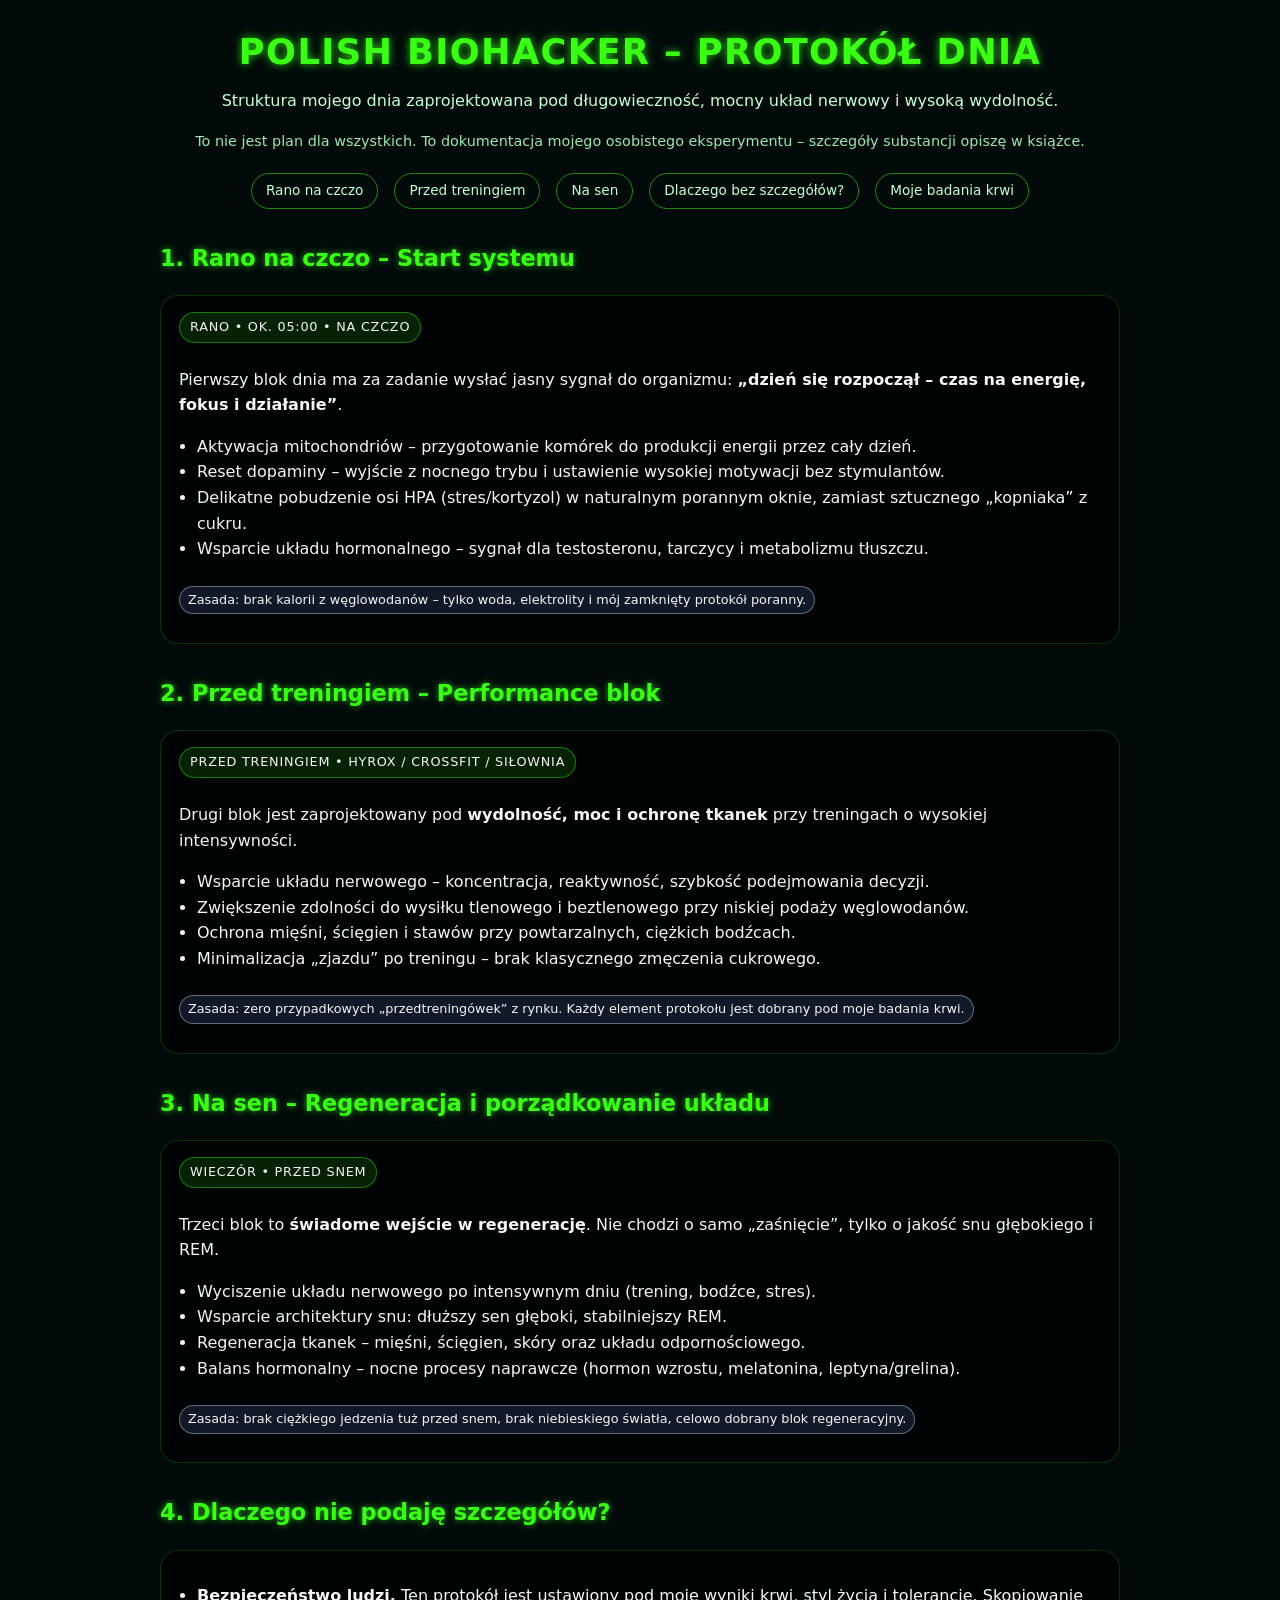
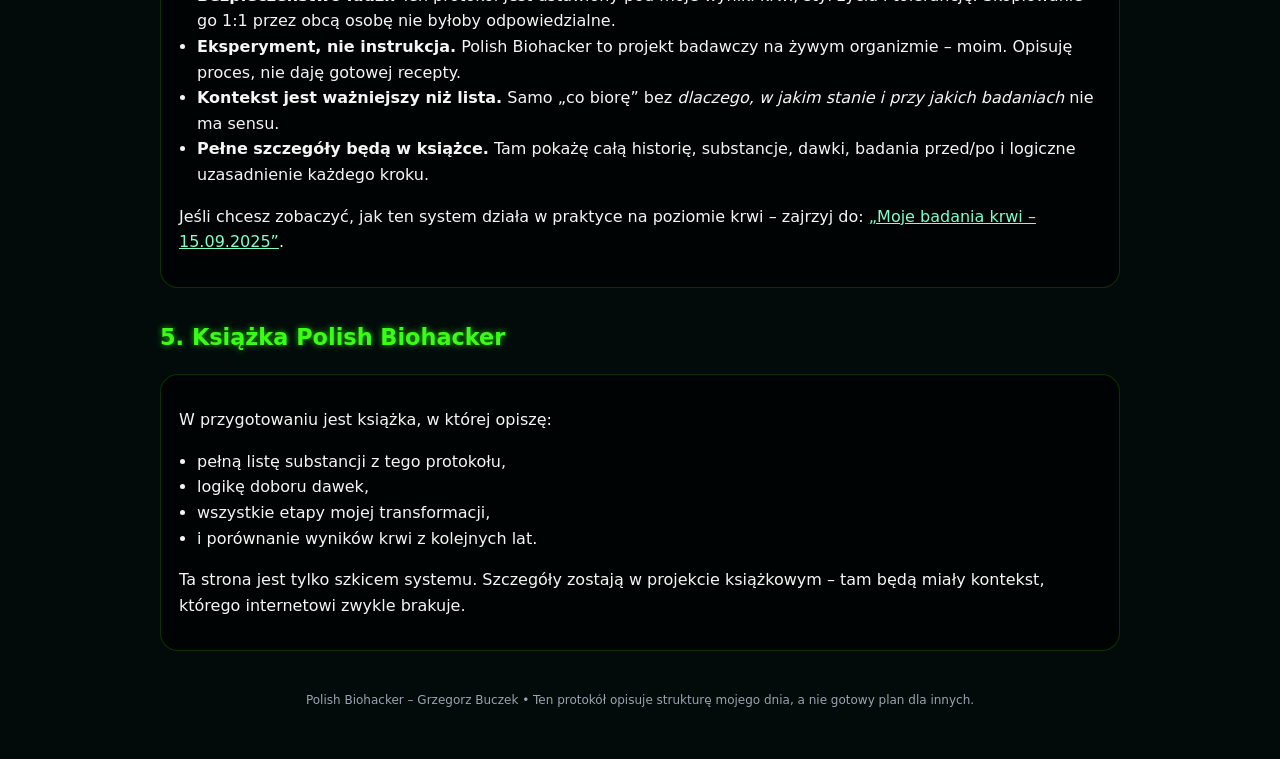
==== index.html @ aae2f0a7 "Create index.html" ====
<!DOCTYPE html>
<html lang="pl">
<head>
  <meta charset="UTF-8" />
  <title>Polish Biohacker – Protokół Dnia</title>
  <meta name="viewport" content="width=device-width, initial-scale=1.0" />
  <meta name="description" content="Oficjalny protokół dnia Polish Biohacker – poranny start, przygotowanie do treningu i nocna regeneracja. Bez podawania substancji, tylko struktura systemu." />
  <style>
    body {
      margin: 0;
      font-family: system-ui, -apple-system, BlinkMacSystemFont, "Segoe UI", sans-serif;
      background:#020b0a;
      color:#f5f5f5;
      line-height:1.6;
    }
    .container {
      max-width: 960px;
      margin: 0 auto;
      padding: 24px 16px 48px;
    }
    header {
      text-align: center;
      margin-bottom: 32px;
    }
    .title {
      font-size: 2.2rem;
      font-weight: 800;
      color:#39ff14;
      text-shadow:0 0 8px rgba(57,255,20,0.8);
      letter-spacing:0.04em;
      text-transform:uppercase;
    }
    .subtitle {
      font-size: 1rem;
      color:#c7ffd5;
      margin-top: 8px;
    }
    .tagline {
      font-size:0.9rem;
      margin-top:12px;
      color:#9fe6b0;
    }
    nav {
      display:flex;
      justify-content:center;
      gap:16px;
      flex-wrap:wrap;
      margin-top:20px;
    }
    nav a {
      padding:6px 14px;
      border-radius:999px;
      border:1px solid rgba(57,255,20,0.5);
      color:#c7ffd5;
      text-decoration:none;
      font-size:0.85rem;
    }
    nav a:hover {
      background:rgba(57,255,20,0.15);
    }
    h2 {
      margin-top:32px;
      font-size:1.4rem;
      color:#39ff14;
      text-shadow:0 0 6px rgba(57,255,20,0.7);
    }
    h3 {
      margin-top:18px;
      font-size:1.05rem;
      color:#e8ffe8;
    }
    .card {
      background:rgba(0,0,0,0.65);
      border-radius:18px;
      padding:16px 18px;
      margin-top:16px;
      border:1px solid rgba(57,255,20,0.18);
    }
    ul {
      padding-left:18px;
    }
    footer {
      margin-top:40px;
      font-size:0.75rem;
      color:#9ca3af;
      text-align:center;
    }
    a {
      color:#7fffca;
    }
    .badge {
      font-size:0.8rem;
      padding:3px 8px;
      border-radius:999px;
      background:#111827;
      border:1px solid rgba(156,163,175,0.6);
      display:inline-block;
      margin-top:8px;
    }
    .phase-label {
      display:inline-block;
      padding:4px 10px;
      border-radius:999px;
      background:rgba(57,255,20,0.12);
      border:1px solid rgba(57,255,20,0.4);
      font-size:0.8rem;
      margin-bottom:8px;
      text-transform:uppercase;
      letter-spacing:0.06em;
    }
  </style>
</head>
<body>
  <div class="container">
    <header>
      <div class="title">Polish Biohacker – Protokół Dnia</div>
      <p class="subtitle">
        Struktura mojego dnia zaprojektowana pod długowieczność, mocny układ nerwowy i wysoką wydolność.
      </p>
      <div class="tagline">
        To nie jest plan dla wszystkich. To dokumentacja mojego osobistego eksperymentu – szczegóły substancji opiszę w książce.
      </div>
      <nav>
        <a href="#morning">Rano na czczo</a>
        <a href="#preworkout">Przed treningiem</a>
        <a href="#sleep">Na sen</a>
        <a href="#why">Dlaczego bez szczegółów?</a>
        <a href="bloodwork.html">Moje badania krwi</a>
      </nav>
    </header>

    <section id="morning">
      <h2>1. Rano na czczo – Start systemu</h2>
      <div class="card">
        <div class="phase-label">Rano • ok. 05:00 • na czczo</div>
        <p>
          Pierwszy blok dnia ma za zadanie wysłać jasny sygnał do organizmu:
          <strong>„dzień się rozpoczął – czas na energię, fokus i działanie”</strong>.
        </p>
        <ul>
          <li>Aktywacja mitochondriów – przygotowanie komórek do produkcji energii przez cały dzień.</li>
          <li>Reset dopaminy – wyjście z nocnego trybu i ustawienie wysokiej motywacji bez stymulantów.</li>
          <li>Delikatne pobudzenie osi HPA (stres/kortyzol) w naturalnym porannym oknie, zamiast sztucznego „kopniaka” z cukru.</li>
          <li>Wsparcie układu hormonalnego – sygnał dla testosteronu, tarczycy i metabolizmu tłuszczu.</li>
        </ul>
        <p class="badge">
          Zasada: brak kalorii z węglowodanów – tylko woda, elektrolity i mój zamknięty protokół poranny.
        </p>
      </div>
    </section>

    <section id="preworkout">
      <h2>2. Przed treningiem – Performance blok</h2>
      <div class="card">
        <div class="phase-label">Przed treningiem • Hyrox / CrossFit / siłownia</div>
        <p>
          Drugi blok jest zaprojektowany pod <strong>wydolność, moc i ochronę tkanek</strong>
          przy treningach o wysokiej intensywności.
        </p>
        <ul>
          <li>Wsparcie układu nerwowego – koncentracja, reaktywność, szybkość podejmowania decyzji.</li>
          <li>Zwiększenie zdolności do wysiłku tlenowego i beztlenowego przy niskiej podaży węglowodanów.</li>
          <li>Ochrona mięśni, ścięgien i stawów przy powtarzalnych, ciężkich bodźcach.</li>
          <li>Minimalizacja „zjazdu” po treningu – brak klasycznego zmęczenia cukrowego.</li>
        </ul>
        <p class="badge">
          Zasada: zero przypadkowych „przedtreningówek” z rynku. Każdy element protokołu jest dobrany pod moje badania krwi.
        </p>
      </div>
    </section>

    <section id="sleep">
      <h2>3. Na sen – Regeneracja i porządkowanie układu</h2>
      <div class="card">
        <div class="phase-label">Wieczór • przed snem</div>
        <p>
          Trzeci blok to <strong>świadome wejście w regenerację</strong>. Nie chodzi o samo „zaśnięcie”,
          tylko o jakość snu głębokiego i REM.
        </p>
        <ul>
          <li>Wyciszenie układu nerwowego po intensywnym dniu (trening, bodźce, stres).</li>
          <li>Wsparcie architektury snu: dłuższy sen głęboki, stabilniejszy REM.</li>
          <li>Regeneracja tkanek – mięśni, ścięgien, skóry oraz układu odpornościowego.</li>
          <li>Balans hormonalny – nocne procesy naprawcze (hormon wzrostu, melatonina, leptyna/grelina).</li>
        </ul>
        <p class="badge">
          Zasada: brak ciężkiego jedzenia tuż przed snem, brak niebieskiego światła, celowo dobrany blok regeneracyjny.
        </p>
      </div>
    </section>

    <section id="why">
      <h2>4. Dlaczego nie podaję szczegółów?</h2>
      <div class="card">
        <ul>
          <li><strong>Bezpieczeństwo ludzi.</strong> Ten protokół jest ustawiony pod moje wyniki krwi, styl życia i tolerancję. Skopiowanie go 1:1 przez obcą osobę nie byłoby odpowiedzialne.</li>
          <li><strong>Eksperyment, nie instrukcja.</strong> Polish Biohacker to projekt badawczy na żywym organizmie – moim. Opisuję proces, nie daję gotowej recepty.</li>
          <li><strong>Kontekst jest ważniejszy niż lista.</strong> Samo „co biorę” bez <em>dlaczego, w jakim stanie i przy jakich badaniach</em> nie ma sensu.</li>
          <li><strong>Pełne szczegóły będą w książce.</strong> Tam pokażę całą historię, substancje, dawki, badania przed/po i logiczne uzasadnienie każdego kroku.</li>
        </ul>
        <p>
          Jeśli chcesz zobaczyć, jak ten system działa w praktyce na poziomie krwi – zajrzyj do:
          <a href="bloodwork.html">„Moje badania krwi – 15.09.2025”</a>.
        </p>
      </div>
    </section>

    <section id="book">
      <h2>5. Książka Polish Biohacker</h2>
      <div class="card">
        <p>
          W przygotowaniu jest książka, w której opiszę:
        </p>
        <ul>
          <li>pełną listę substancji z tego protokołu,</li>
          <li>logikę doboru dawek,</li>
          <li>wszystkie etapy mojej transformacji,</li>
          <li>i porównanie wyników krwi z kolejnych lat.</li>
        </ul>
        <p>
          Ta strona jest tylko szkicem systemu. Szczegóły zostają w projekcie książkowym – tam będą miały kontekst, którego internetowi zwykle brakuje.
        </p>
      </div>
    </section>

    <footer>
      Polish Biohacker – Grzegorz Buczek • Ten protokół opisuje strukturę mojego dnia, a nie gotowy plan dla innych.
    </footer>
  </div>
</body>
</html>
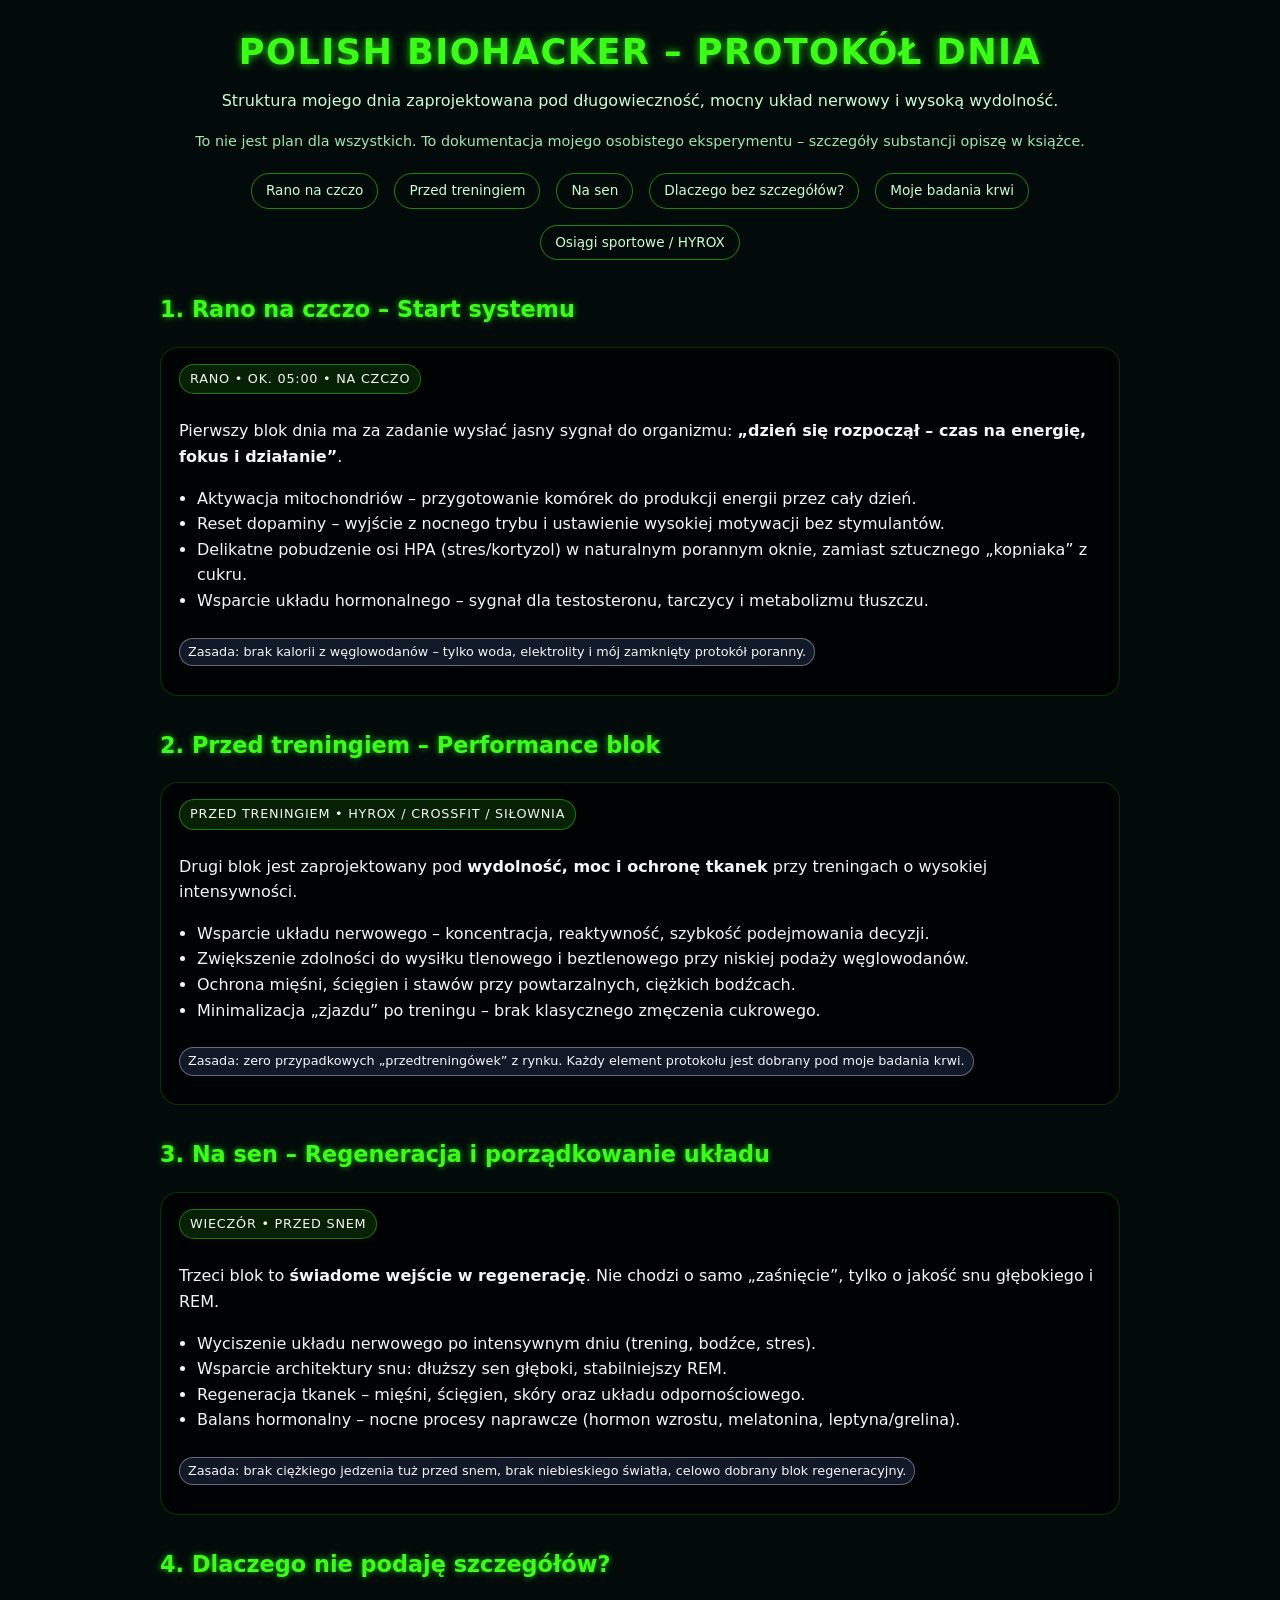
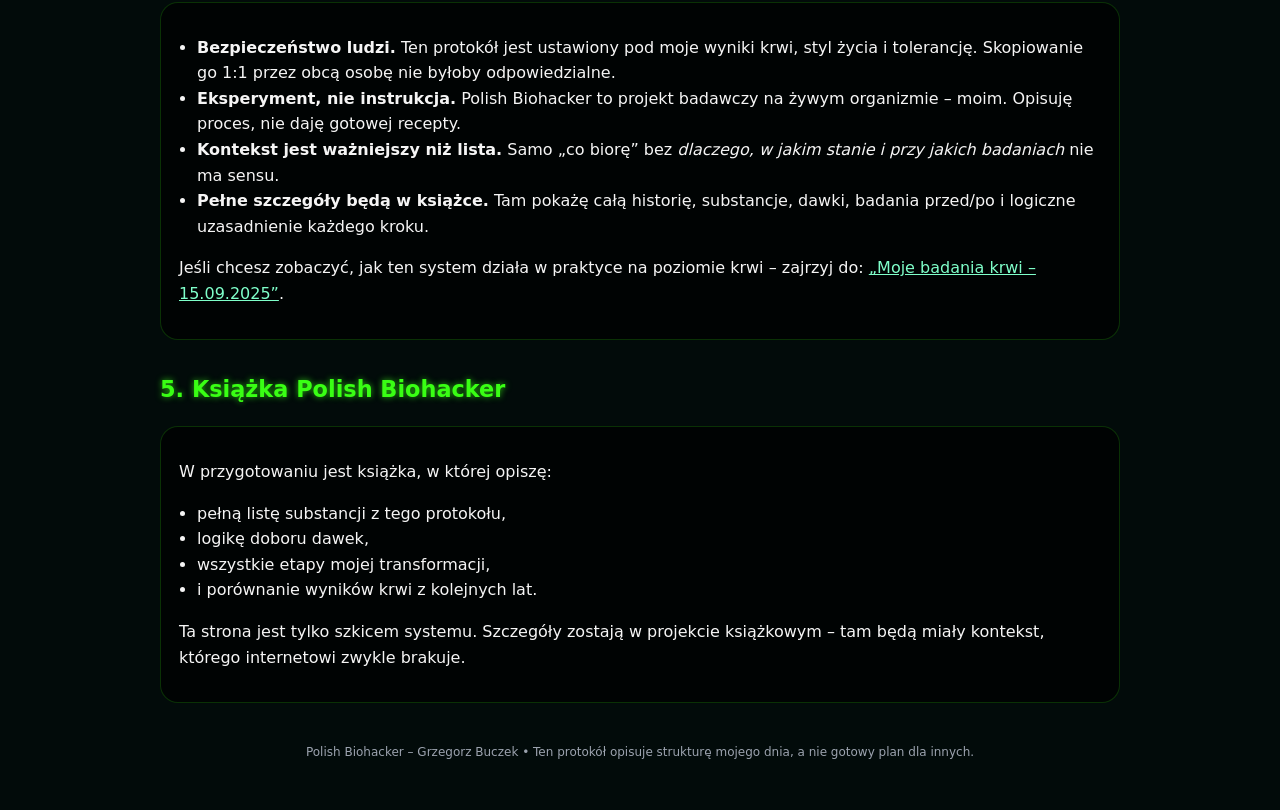
==== commit 2c03eb3e: "Update index.html" ====
--- a/index.html
+++ b/index.html
@@ -121,12 +121,13 @@
         To nie jest plan dla wszystkich. To dokumentacja mojego osobistego eksperymentu – szczegóły substancji opiszę w książce.
       </div>
       <nav>
-        <a href="#morning">Rano na czczo</a>
-        <a href="#preworkout">Przed treningiem</a>
-        <a href="#sleep">Na sen</a>
-        <a href="#why">Dlaczego bez szczegółów?</a>
-        <a href="bloodwork.html">Moje badania krwi</a>
-      </nav>
+  <a href="#morning">Rano na czczo</a>
+  <a href="#preworkout">Przed treningiem</a>
+  <a href="#sleep">Na sen</a>
+  <a href="#why">Dlaczego bez szczegółów?</a>
+  <a href="bloodwork.html">Moje badania krwi</a>
+  <a href="performance.html">Osiągi sportowe / HYROX</a>
+</nav> 
     </header>
 
     <section id="morning">
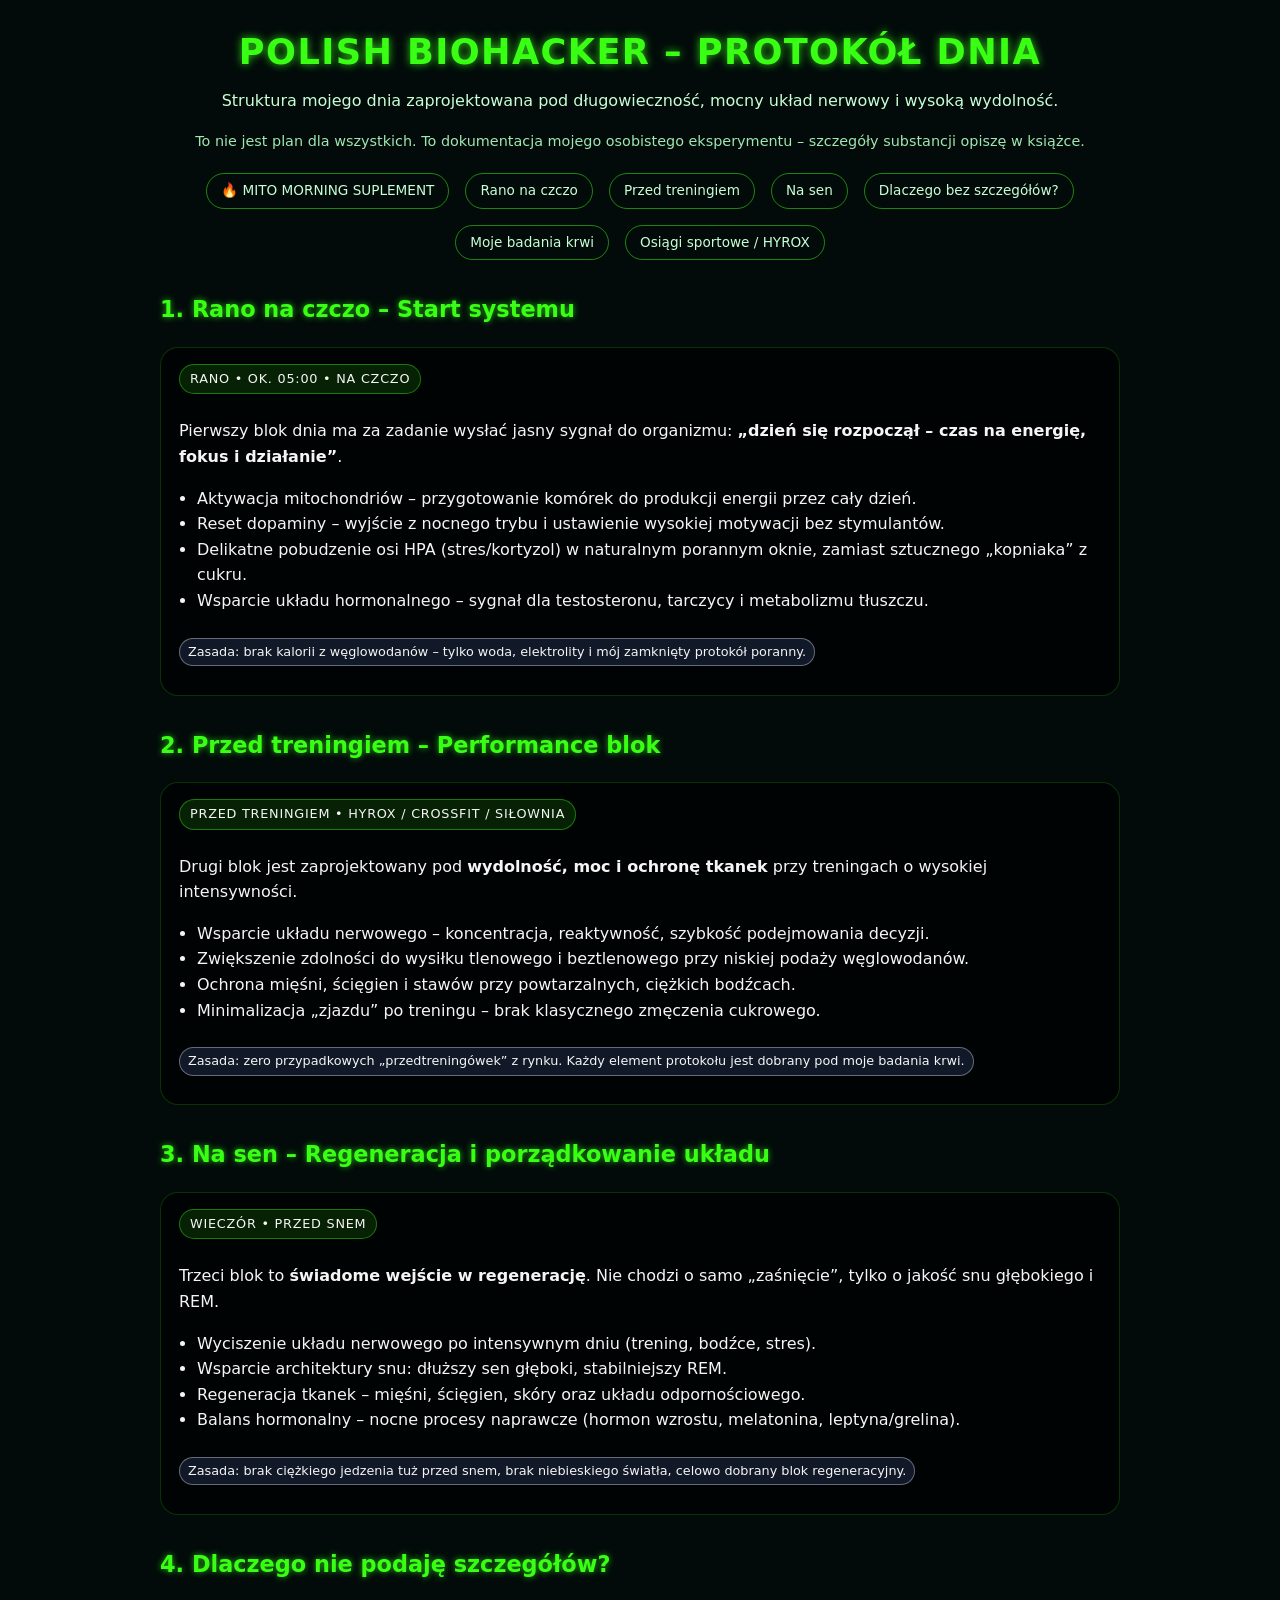
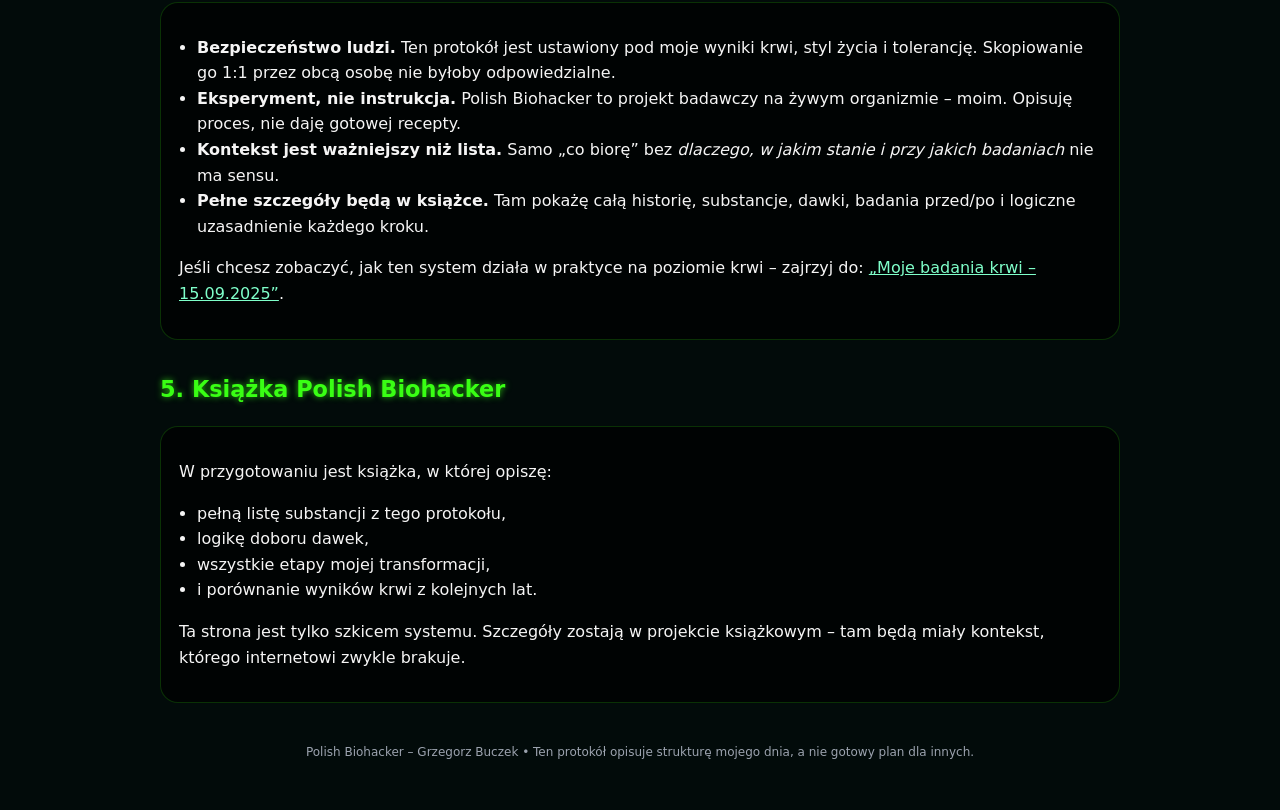
==== commit 86380d6b: "Update index.html" ====
--- a/index.html
+++ b/index.html
@@ -5,6 +5,29 @@
   <title>Polish Biohacker – Protokół Dnia</title>
   <meta name="viewport" content="width=device-width, initial-scale=1.0" />
   <meta name="description" content="Oficjalny protokół dnia Polish Biohacker – poranny start, przygotowanie do treningu i nocna regeneracja. Bez podawania substancji, tylko struktura systemu." />
+
+<meta charset="UTF-8" />
+<title>Polish Biohacker – Protokół Dnia</title>
+<meta name="viewport" content="width=device-width, initial-scale=1.0" />
+<meta name="description" content="Oficjalny protokół dnia Polish Biohacker..." />
+
+<!-- Google tag (gtag.js) -->
+<script async src="https://www.googletagmanager.com/gtag/js?id=G-PMQ6Q08V37"></script>
+<script>
+  window.dataLayer = window.dataLayer || [];
+  function gtag(){dataLayer.push(arguments);}
+  gtag('js', new Date());
+  gtag('config', 'G-PMQ6Q08V37');
+</script>
+
+<style>
+  body {
+    margin: 0;
+    ...
+  }
+</style>
+
+</head>
   <style>
     body {
       margin: 0;
@@ -121,6 +144,7 @@
         To nie jest plan dla wszystkich. To dokumentacja mojego osobistego eksperymentu – szczegóły substancji opiszę w książce.
       </div>
       <nav>
+  <a href="mito.html">🔥 MITO MORNING SUPLEMENT</a>
   <a href="#morning">Rano na czczo</a>
   <a href="#preworkout">Przed treningiem</a>
   <a href="#sleep">Na sen</a>
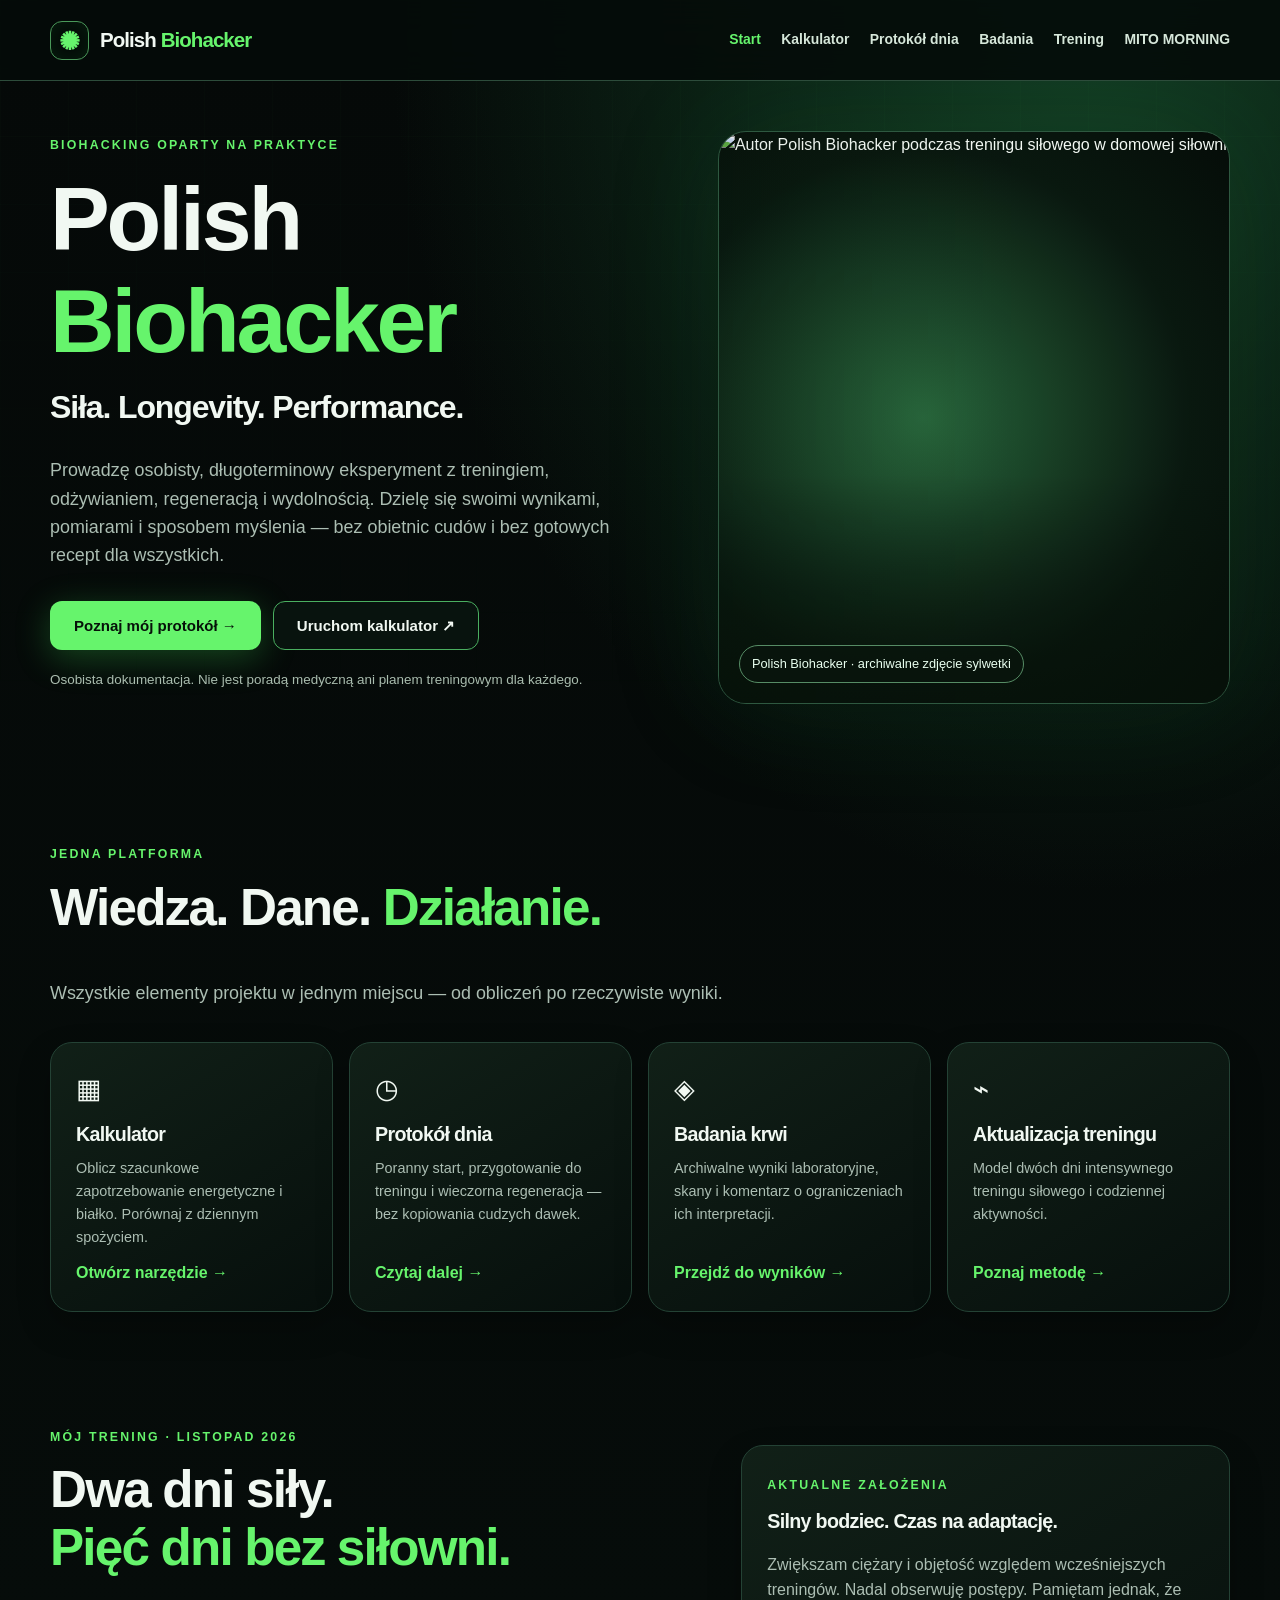
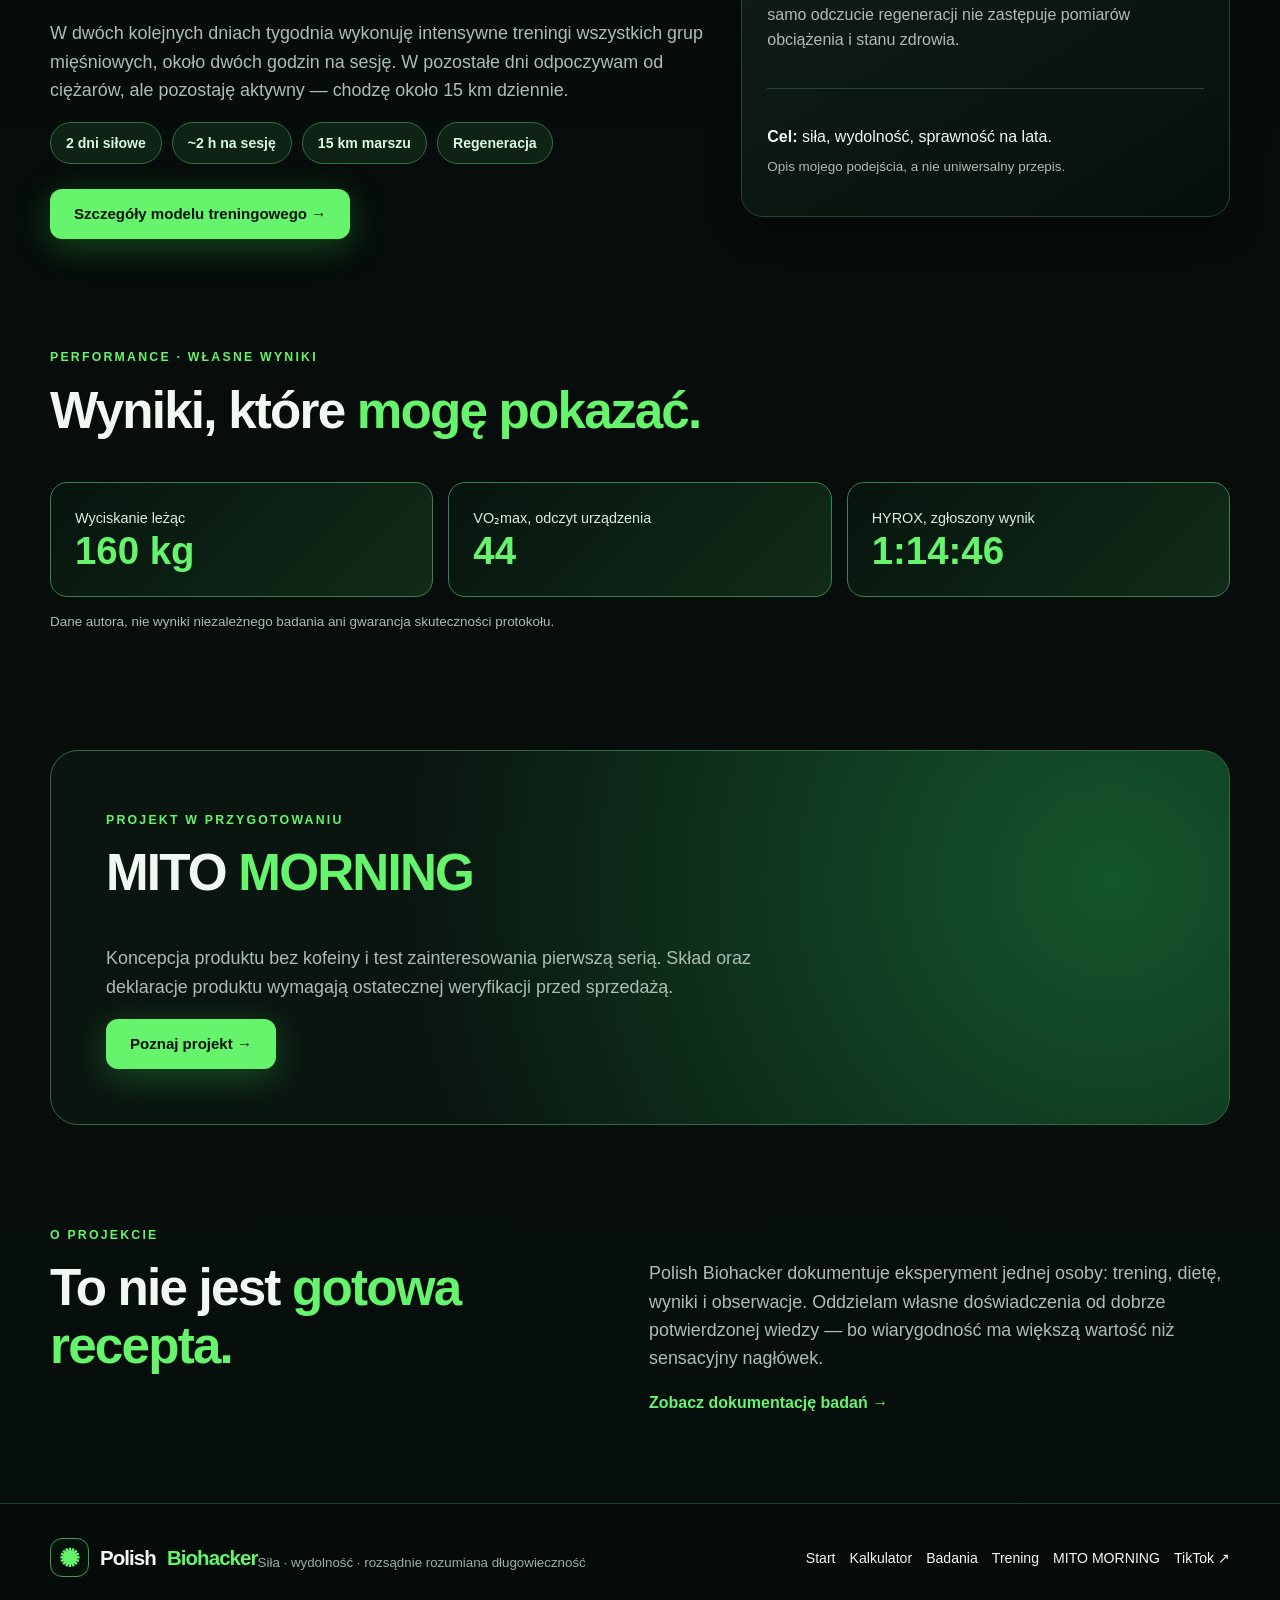
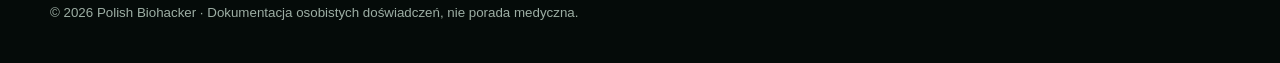
==== commit 63a03880: "Redesign homepage as unified Polish Biohacker portal" ====
--- a/index.html
+++ b/index.html
@@ -1,256 +1,80 @@
-<!DOCTYPE html>
+<!doctype html>
 <html lang="pl">
 <head>
-  <meta charset="UTF-8" />
-  <title>Polish Biohacker – Protokół Dnia</title>
-  <meta name="viewport" content="width=device-width, initial-scale=1.0" />
-  <meta name="description" content="Oficjalny protokół dnia Polish Biohacker – poranny start, przygotowanie do treningu i nocna regeneracja. Bez podawania substancji, tylko struktura systemu." />
-
-<meta charset="UTF-8" />
-<title>Polish Biohacker – Protokół Dnia</title>
-<meta name="viewport" content="width=device-width, initial-scale=1.0" />
-<meta name="description" content="Oficjalny protokół dnia Polish Biohacker..." />
-
-<!-- Google tag (gtag.js) -->
-<script async src="https://www.googletagmanager.com/gtag/js?id=G-PMQ6Q08V37"></script>
-<script>
-  window.dataLayer = window.dataLayer || [];
-  function gtag(){dataLayer.push(arguments);}
-  gtag('js', new Date());
-  gtag('config', 'G-PMQ6Q08V37');
-</script>
-
-<style>
-  body {
-    margin: 0;
-    ...
-  }
-</style>
-
-</head>
-  <style>
-    body {
-      margin: 0;
-      font-family: system-ui, -apple-system, BlinkMacSystemFont, "Segoe UI", sans-serif;
-      background:#020b0a;
-      color:#f5f5f5;
-      line-height:1.6;
-    }
-    .container {
-      max-width: 960px;
-      margin: 0 auto;
-      padding: 24px 16px 48px;
-    }
-    header {
-      text-align: center;
-      margin-bottom: 32px;
-    }
-    .title {
-      font-size: 2.2rem;
-      font-weight: 800;
-      color:#39ff14;
-      text-shadow:0 0 8px rgba(57,255,20,0.8);
-      letter-spacing:0.04em;
-      text-transform:uppercase;
-    }
-    .subtitle {
-      font-size: 1rem;
-      color:#c7ffd5;
-      margin-top: 8px;
-    }
-    .tagline {
-      font-size:0.9rem;
-      margin-top:12px;
-      color:#9fe6b0;
-    }
-    nav {
-      display:flex;
-      justify-content:center;
-      gap:16px;
-      flex-wrap:wrap;
-      margin-top:20px;
-    }
-    nav a {
-      padding:6px 14px;
-      border-radius:999px;
-      border:1px solid rgba(57,255,20,0.5);
-      color:#c7ffd5;
-      text-decoration:none;
-      font-size:0.85rem;
-    }
-    nav a:hover {
-      background:rgba(57,255,20,0.15);
-    }
-    h2 {
-      margin-top:32px;
-      font-size:1.4rem;
-      color:#39ff14;
-      text-shadow:0 0 6px rgba(57,255,20,0.7);
-    }
-    h3 {
-      margin-top:18px;
-      font-size:1.05rem;
-      color:#e8ffe8;
-    }
-    .card {
-      background:rgba(0,0,0,0.65);
-      border-radius:18px;
-      padding:16px 18px;
-      margin-top:16px;
-      border:1px solid rgba(57,255,20,0.18);
-    }
-    ul {
-      padding-left:18px;
-    }
-    footer {
-      margin-top:40px;
-      font-size:0.75rem;
-      color:#9ca3af;
-      text-align:center;
-    }
-    a {
-      color:#7fffca;
-    }
-    .badge {
-      font-size:0.8rem;
-      padding:3px 8px;
-      border-radius:999px;
-      background:#111827;
-      border:1px solid rgba(156,163,175,0.6);
-      display:inline-block;
-      margin-top:8px;
-    }
-    .phase-label {
-      display:inline-block;
-      padding:4px 10px;
-      border-radius:999px;
-      background:rgba(57,255,20,0.12);
-      border:1px solid rgba(57,255,20,0.4);
-      font-size:0.8rem;
-      margin-bottom:8px;
-      text-transform:uppercase;
-      letter-spacing:0.06em;
-    }
-  </style>
+<meta charset="utf-8"><meta name="viewport" content="width=device-width, initial-scale=1">
+<title>Polish Biohacker — Siła. Longevity. Performance.</title>
+<meta name="description" content="Polish Biohacker: osobisty eksperyment z treningiem siłowym, wydolnością, odżywianiem i regeneracją. Kalkulator białka i kalorii, badania, trening i protokół dnia.">
+<meta name="theme-color" content="#060b09"><meta property="og:type" content="website">
+<meta property="og:title" content="Polish Biohacker — Siła. Longevity. Performance.">
+<meta property="og:description" content="Dane zamiast obietnic. Sprawdź kalkulator, trening i protokół dnia Polish Biohacker.">
+<link rel="stylesheet" href="assets/site.css">
 </head>
 <body>
-  <div class="container">
-    <header>
-      <div class="title">Polish Biohacker – Protokół Dnia</div>
-      <p class="subtitle">
-        Struktura mojego dnia zaprojektowana pod długowieczność, mocny układ nerwowy i wysoką wydolność.
-      </p>
-      <div class="tagline">
-        To nie jest plan dla wszystkich. To dokumentacja mojego osobistego eksperymentu – szczegóły substancji opiszę w książce.
-      </div>
-      <nav>
-  <a href="mito.html">🔥 MITO MORNING SUPLEMENT</a>
-  <a href="#morning">Rano na czczo</a>
-  <a href="#preworkout">Przed treningiem</a>
-  <a href="#sleep">Na sen</a>
-  <a href="#why">Dlaczego bez szczegółów?</a>
-  <a href="bloodwork.html">Moje badania krwi</a>
-  <a href="performance.html">Osiągi sportowe / HYROX</a>
-</nav> 
-    </header>
-
-    <section id="morning">
-      <h2>1. Rano na czczo – Start systemu</h2>
-      <div class="card">
-        <div class="phase-label">Rano • ok. 05:00 • na czczo</div>
-        <p>
-          Pierwszy blok dnia ma za zadanie wysłać jasny sygnał do organizmu:
-          <strong>„dzień się rozpoczął – czas na energię, fokus i działanie”</strong>.
-        </p>
-        <ul>
-          <li>Aktywacja mitochondriów – przygotowanie komórek do produkcji energii przez cały dzień.</li>
-          <li>Reset dopaminy – wyjście z nocnego trybu i ustawienie wysokiej motywacji bez stymulantów.</li>
-          <li>Delikatne pobudzenie osi HPA (stres/kortyzol) w naturalnym porannym oknie, zamiast sztucznego „kopniaka” z cukru.</li>
-          <li>Wsparcie układu hormonalnego – sygnał dla testosteronu, tarczycy i metabolizmu tłuszczu.</li>
-        </ul>
-        <p class="badge">
-          Zasada: brak kalorii z węglowodanów – tylko woda, elektrolity i mój zamknięty protokół poranny.
-        </p>
-      </div>
-    </section>
-
-    <section id="preworkout">
-      <h2>2. Przed treningiem – Performance blok</h2>
-      <div class="card">
-        <div class="phase-label">Przed treningiem • Hyrox / CrossFit / siłownia</div>
-        <p>
-          Drugi blok jest zaprojektowany pod <strong>wydolność, moc i ochronę tkanek</strong>
-          przy treningach o wysokiej intensywności.
-        </p>
-        <ul>
-          <li>Wsparcie układu nerwowego – koncentracja, reaktywność, szybkość podejmowania decyzji.</li>
-          <li>Zwiększenie zdolności do wysiłku tlenowego i beztlenowego przy niskiej podaży węglowodanów.</li>
-          <li>Ochrona mięśni, ścięgien i stawów przy powtarzalnych, ciężkich bodźcach.</li>
-          <li>Minimalizacja „zjazdu” po treningu – brak klasycznego zmęczenia cukrowego.</li>
-        </ul>
-        <p class="badge">
-          Zasada: zero przypadkowych „przedtreningówek” z rynku. Każdy element protokołu jest dobrany pod moje badania krwi.
-        </p>
-      </div>
-    </section>
-
-    <section id="sleep">
-      <h2>3. Na sen – Regeneracja i porządkowanie układu</h2>
-      <div class="card">
-        <div class="phase-label">Wieczór • przed snem</div>
-        <p>
-          Trzeci blok to <strong>świadome wejście w regenerację</strong>. Nie chodzi o samo „zaśnięcie”,
-          tylko o jakość snu głębokiego i REM.
-        </p>
-        <ul>
-          <li>Wyciszenie układu nerwowego po intensywnym dniu (trening, bodźce, stres).</li>
-          <li>Wsparcie architektury snu: dłuższy sen głęboki, stabilniejszy REM.</li>
-          <li>Regeneracja tkanek – mięśni, ścięgien, skóry oraz układu odpornościowego.</li>
-          <li>Balans hormonalny – nocne procesy naprawcze (hormon wzrostu, melatonina, leptyna/grelina).</li>
-        </ul>
-        <p class="badge">
-          Zasada: brak ciężkiego jedzenia tuż przed snem, brak niebieskiego światła, celowo dobrany blok regeneracyjny.
-        </p>
-      </div>
-    </section>
-
-    <section id="why">
-      <h2>4. Dlaczego nie podaję szczegółów?</h2>
-      <div class="card">
-        <ul>
-          <li><strong>Bezpieczeństwo ludzi.</strong> Ten protokół jest ustawiony pod moje wyniki krwi, styl życia i tolerancję. Skopiowanie go 1:1 przez obcą osobę nie byłoby odpowiedzialne.</li>
-          <li><strong>Eksperyment, nie instrukcja.</strong> Polish Biohacker to projekt badawczy na żywym organizmie – moim. Opisuję proces, nie daję gotowej recepty.</li>
-          <li><strong>Kontekst jest ważniejszy niż lista.</strong> Samo „co biorę” bez <em>dlaczego, w jakim stanie i przy jakich badaniach</em> nie ma sensu.</li>
-          <li><strong>Pełne szczegóły będą w książce.</strong> Tam pokażę całą historię, substancje, dawki, badania przed/po i logiczne uzasadnienie każdego kroku.</li>
-        </ul>
-        <p>
-          Jeśli chcesz zobaczyć, jak ten system działa w praktyce na poziomie krwi – zajrzyj do:
-          <a href="bloodwork.html">„Moje badania krwi – 15.09.2025”</a>.
-        </p>
-      </div>
-    </section>
-
-    <section id="book">
-      <h2>5. Książka Polish Biohacker</h2>
-      <div class="card">
-        <p>
-          W przygotowaniu jest książka, w której opiszę:
-        </p>
-        <ul>
-          <li>pełną listę substancji z tego protokołu,</li>
-          <li>logikę doboru dawek,</li>
-          <li>wszystkie etapy mojej transformacji,</li>
-          <li>i porównanie wyników krwi z kolejnych lat.</li>
-        </ul>
-        <p>
-          Ta strona jest tylko szkicem systemu. Szczegóły zostają w projekcie książkowym – tam będą miały kontekst, którego internetowi zwykle brakuje.
-        </p>
-      </div>
-    </section>
-
-    <footer>
-      Polish Biohacker – Grzegorz Buczek • Ten protokół opisuje strukturę mojego dnia, a nie gotowy plan dla innych.
-    </footer>
+<header data-site-header></header>
+<main>
+<section class="container hero" id="start">
+ <div>
+  <span class="eyebrow">Biohacking oparty na praktyce</span>
+  <h1>Polish<br><span class="accent">Biohacker</span></h1>
+  <div class="subtitle">Siła. Longevity. Performance.</div>
+  <p class="lead">Prowadzę osobisty, długoterminowy eksperyment z treningiem, odżywianiem, regeneracją i wydolnością. Dzielę się swoimi wynikami, pomiarami i sposobem myślenia — bez obietnic cudów i bez gotowych recept dla wszystkich.</p>
+  <div class="btn-row"><a class="btn btn-primary" href="protokol.html">Poznaj mój protokół →</a><a class="btn btn-secondary" href="kalkulator.html">Uruchom kalkulator ↗</a></div>
+  <p class="mini" style="margin-top:19px">Osobista dokumentacja. Nie jest poradą medyczną ani planem treningowym dla każdego.</p>
+ </div>
+ <div class="hero-art">
+  <img src="assets/founder.jpg" alt="Autor Polish Biohacker podczas treningu siłowego w domowej siłowni" loading="eager" fetchpriority="high">
+  <div class="art-note">Polish Biohacker · archiwalne zdjęcie sylwetki</div>
+ </div>
+</section>
+<section class="section" id="narzedzia">
+ <div class="container">
+  <div class="section-title"><span class="eyebrow">Jedna platforma</span><h2>Wiedza. Dane. <span class="accent">Działanie.</span></h2><p class="lead">Wszystkie elementy projektu w jednym miejscu — od obliczeń po rzeczywiste wyniki.</p></div>
+  <div class="cards">
+   <article class="card"><div class="symbol" aria-hidden="true">▦</div><h3>Kalkulator</h3><p>Oblicz szacunkowe zapotrzebowanie energetyczne i białko. Porównaj z dziennym spożyciem.</p><a href="kalkulator.html">Otwórz narzędzie →</a></article>
+   <article class="card"><div class="symbol" aria-hidden="true">◷</div><h3>Protokół dnia</h3><p>Poranny start, przygotowanie do treningu i wieczorna regeneracja — bez kopiowania cudzych dawek.</p><a href="protokol.html">Czytaj dalej →</a></article>
+   <article class="card"><div class="symbol" aria-hidden="true">◈</div><h3>Badania krwi</h3><p>Archiwalne wyniki laboratoryjne, skany i komentarz o ograniczeniach ich interpretacji.</p><a href="bloodwork.html">Przejdź do wyników →</a></article>
+   <article class="card"><div class="symbol" aria-hidden="true">⌁</div><h3>Aktualizacja treningu</h3><p>Model dwóch dni intensywnego treningu siłowego i codziennej aktywności.</p><a href="trening.html">Poznaj metodę →</a></article>
   </div>
+ </div>
+</section>
+<section class="section" style="padding-top:25px">
+ <div class="container">
+  <div class="feature">
+   <div><span class="eyebrow">Mój trening · listopad 2026</span><h2>Dwa dni siły.<br><span class="accent">Pięć dni bez siłowni.</span></h2>
+   <p class="lead">W dwóch kolejnych dniach tygodnia wykonuję intensywne treningi wszystkich grup mięśniowych, około dwóch godzin na sesję. W pozostałe dni odpoczywam od ciężarów, ale pozostaję aktywny — chodzę około 15 km dziennie.</p>
+   <div class="pill-row" style="margin-bottom:25px"><span class="pill">2 dni siłowe</span><span class="pill">~2 h na sesję</span><span class="pill">15 km marszu</span><span class="pill">Regeneracja</span></div>
+   <a class="btn btn-primary" href="trening.html">Szczegóły modelu treningowego →</a>
+   </div>
+   <div class="glass"><span class="eyebrow">Aktualne założenia</span><h3>Silny bodziec. Czas na adaptację.</h3>
+    <p class="muted">Zwiększam ciężary i objętość względem wcześniejszych treningów. Nadal obserwuję postępy. Pamiętam jednak, że samo odczucie regeneracji nie zastępuje pomiarów obciążenia i stanu zdrowia.</p>
+    <hr class="divider"><p style="margin-bottom:7px"><strong>Cel:</strong> siła, wydolność, sprawność na lata.</p>
+    <p class="mini">Opis mojego podejścia, a nie uniwersalny przepis.</p>
+   </div>
+  </div>
+ </div>
+</section>
+<section class="section" style="padding-top:18px">
+ <div class="container"><div class="section-title"><span class="eyebrow">Performance · własne wyniki</span><h2>Wyniki, które <span class="accent">mogę pokazać.</span></h2></div>
+  <div class="stat-grid">
+   <div class="stat"><div><span>Wyciskanie leżąc</span><b>160 kg</b></div></div>
+   <div class="stat"><div><span>VO₂max, odczyt urządzenia</span><b>44</b></div></div>
+   <div class="stat"><div><span>HYROX, zgłoszony wynik</span><b>1:14:46</b></div></div>
+  </div>
+  <p class="mini" style="margin-top:14px">Dane autora, nie wyniki niezależnego badania ani gwarancja skuteczności protokołu.</p>
+ </div>
+</section>
+<section class="section" style="padding-top:18px">
+ <div class="container"><div class="split-banner">
+  <span class="eyebrow">Projekt w przygotowaniu</span><h2>MITO <span class="accent">MORNING</span></h2>
+  <p class="lead">Koncepcja produktu bez kofeiny i test zainteresowania pierwszą serią. Skład oraz deklaracje produktu wymagają ostatecznej weryfikacji przed sprzedażą.</p>
+  <a class="btn btn-primary" href="mito.html">Poznaj projekt →</a>
+ </div></div>
+</section>
+<section class="section" style="padding-top:10px"><div class="container"><span class="eyebrow">O projekcie</span>
+ <div class="grid-2"><div><h2>To nie jest <span class="accent">gotowa recepta.</span></h2></div><div><p class="lead">Polish Biohacker dokumentuje eksperyment jednej osoby: trening, dietę, wyniki i obserwacje. Oddzielam własne doświadczenia od dobrze potwierdzonej wiedzy — bo wiarygodność ma większą wartość niż sensacyjny nagłówek.</p><a class="btn-link" href="bloodwork.html">Zobacz dokumentację badań →</a></div></div>
+</div></section>
+</main>
+<footer data-site-footer></footer>
+<script src="assets/site.js" defer></script>
 </body>
-</html>
+</html>
--- a/assets/site.css
+++ b/assets/site.css
@@ -0,0 +1,7 @@
+/* Polish Biohacker — unified visual system, 2026 */
+:root{color-scheme:dark;--bg:#060b09;--bg2:#091310;--panel:#0c1713;--line:#244235;--line2:#173328;--fg:#f1f8f2;--muted:#acbeb3;--green:#66f46c;--green2:#a1ff9a;--max:1180px;--radius:22px}
+*{box-sizing:border-box}html{scroll-behavior:smooth;scroll-padding-top:100px}body{margin:0;background:radial-gradient(ellipse 70% 35% at 85% 0%,#133e24 0%,transparent 78%),linear-gradient(180deg,#050908 0%,#070f0c 100%);color:var(--fg);font-family:Inter,ui-sans-serif,-apple-system,BlinkMacSystemFont,"Segoe UI",sans-serif;line-height:1.58}body:before{content:"";position:fixed;inset:0;z-index:-1;pointer-events:none;background-image:linear-gradient(#70ff9010 1px,transparent 1px),linear-gradient(90deg,#70ff9010 1px,transparent 1px);background-size:68px 68px;mask-image:linear-gradient(180deg,#0004,transparent 85%)}a{color:inherit;text-decoration:none}button,input,select{font:inherit}button{cursor:pointer}a:focus-visible,button:focus-visible,input:focus-visible,select:focus-visible{outline:2px solid var(--green);outline-offset:3px}img{max-width:100%;height:auto;display:block}h1,h2,h3,p{margin-top:0}h1,h2,h3{line-height:1.13;letter-spacing:-.035em}h1{font-size:clamp(3rem,7vw,6.5rem);font-weight:900}h2{font-size:clamp(2rem,4vw,3.35rem)}h3{font-size:1.23rem}.container{width:min(calc(100% - 40px),var(--max));margin-inline:auto}.section{padding:86px 0}.eyebrow{display:inline-block;color:var(--green);font-size:.77rem;font-weight:800;letter-spacing:.18em;text-transform:uppercase;margin-bottom:14px}.muted,.lead{color:var(--muted)}.lead{font-size:1.12rem;max-width:720px}.accent{color:var(--green)}.text-sm{font-size:.9rem}.topbar{position:sticky;top:0;z-index:50;background:#050b09e8;border-bottom:1px solid #2d4c3b;backdrop-filter:blur(18px)}.topbar .inner{min-height:80px;display:flex;align-items:center;justify-content:space-between;gap:22px}.brand{display:inline-flex;align-items:center;gap:11px;font-weight:900;white-space:nowrap;font-size:1.28rem;letter-spacing:-.045em}.brand-mark{display:inline-grid;place-items:center;border:1px solid #4a995a;border-radius:12px;width:39px;height:39px;color:var(--green);font-size:1.55rem;box-shadow:inset 0 0 18px #2bed4a18}.brand strong{color:var(--green)}.nav{display:flex;align-items:center;gap:clamp(10px,1.6vw,24px)}.nav a{font-size:.87rem;font-weight:700;color:#d6e7da;white-space:nowrap;padding:9px 0}.nav a:hover,.nav a.active{color:var(--green)}.menu-toggle{display:none;background:none;border:1px solid var(--line);color:var(--fg);border-radius:10px;padding:7px 12px}.btn{display:inline-flex;align-items:center;justify-content:center;gap:12px;border:1px solid transparent;border-radius:12px;font-weight:800;font-size:.94rem;min-height:48px;padding:12px 23px;transition:transform .2s ease,box-shadow .2s ease,background .2s ease}.btn:hover{transform:translateY(-2px)}.btn-primary{color:#061109;background:var(--green);box-shadow:0 8px 35px #41ed5b44}.btn-secondary{background:#08130e;color:var(--fg);border-color:#4aaf60}.btn-secondary:hover{background:#163c26}.btn-link{color:var(--green);padding:0;border:0;background:none;font-weight:800}.btn-row{display:flex;flex-wrap:wrap;gap:12px}.hero{min-height:660px;display:grid;grid-template-columns:1.1fr .9fr;align-items:center;gap:42px;padding-top:50px;padding-bottom:50px}.hero h1{margin:0 0 10px}.hero .subtitle{font-size:clamp(1.3rem,2.6vw,2rem);font-weight:800;letter-spacing:-.035em;margin-bottom:24px}.hero .lead{max-width:560px;margin-bottom:31px}.hero-art{position:relative;min-height:540px;align-self:stretch;display:flex;align-items:flex-end;justify-content:center;border-radius:28px;overflow:hidden;background:radial-gradient(circle at 40% 50%,#28673c,#09180f 64%,#050c08);border:1px solid #2e5840;box-shadow:0 0 120px #16863c22}.hero-art:before{content:"";position:absolute;inset:0;background:linear-gradient(90deg,#00180c10 0%,#00000005 60%),linear-gradient(0deg,#061109cc,transparent 40%);z-index:1;pointer-events:none}.hero-art img{width:100%;height:100%;position:absolute;inset:0;object-fit:cover;object-position:center 23%;filter:contrast(1.05) saturate(.84)}.hero-art .art-note{position:absolute;bottom:20px;left:20px;z-index:2;font-size:.8rem;border:1px solid #568c65;color:#e9fff0;background:#08140cbf;border-radius:999px;padding:8px 12px}.section-title{margin-bottom:35px}.cards{display:grid;grid-template-columns:repeat(4,minmax(0,1fr));gap:16px}.card,.glass{background:linear-gradient(148deg,#122219ef,#07100dee);border:1px solid var(--line);border-radius:var(--radius);padding:25px;box-shadow:0 15px 32px #0004}.card{display:flex;flex-direction:column;gap:12px;min-height:215px;transition:transform .2s ease,border-color .2s ease}.card:hover{transform:translateY(-5px);border-color:#55d77b}.card h3{margin:0}.card p{font-size:.9rem;color:var(--muted);margin:0;flex:1}.card a{color:var(--green);font-weight:800}.card .symbol{font-size:1.7rem}.stat-grid{display:grid;grid-template-columns:repeat(3,1fr);gap:15px}.stat{padding:24px;border:1px solid #3b8250;border-radius:17px;background:linear-gradient(135deg,#07140e,#122c19);display:flex;align-items:center;gap:20px}.stat b{font-size:clamp(1.6rem,3vw,2.7rem);color:var(--green);line-height:1.1}.stat span{display:block;color:#dbeee0;font-size:.9rem}.pill-row{display:flex;flex-wrap:wrap;gap:10px}.pill{background:#0e2216;border:1px solid #326e43;border-radius:999px;padding:9px 15px;font-weight:700;color:#d8fbe0;font-size:.88rem}.feature{display:grid;grid-template-columns:1.15fr .85fr;gap:30px;align-items:center}.feature img{border-radius:20px;border:1px solid var(--line)}.page-hero{padding:66px 0 35px}.page-hero h1{font-size:clamp(2.5rem,6vw,4.5rem);max-width:920px}.grid-2{display:grid;grid-template-columns:repeat(2,minmax(0,1fr));gap:18px}.grid-3{display:grid;grid-template-columns:repeat(3,minmax(0,1fr));gap:18px}.info-list{padding-left:20px;margin:10px 0 0;color:var(--muted)}.info-list li{margin-bottom:8px}.panel{background:linear-gradient(140deg,#0c1b14,#08110d);border:1px solid var(--line);border-radius:18px;padding:26px}.panel h3{margin-bottom:12px}.field-grid{display:grid;grid-template-columns:repeat(2,minmax(0,1fr));gap:16px}.field{display:flex;flex-direction:column;gap:6px;color:#d6e8db;font-size:.91rem;font-weight:700}.field input,.field select,.newsletter input{width:100%;min-width:0;min-height:45px;padding:10px 13px;border:1px solid #356446;background:#051009;color:#f4fff6;border-radius:10px;font-size:1rem}.field input:focus,.field select:focus{border-color:var(--green)}.field small{color:#92a69a;font-weight:400}.form-section{margin:0 0 18px}.calc-result{margin-top:18px;padding:22px;border-radius:14px;border:1px solid #4ac368;background:#0d2818}.calc-result[hidden]{display:none}.calc-result strong{color:var(--green)}.calc-result .result-number{font-size:clamp(1.9rem,5vw,3rem);font-weight:900;color:var(--green);line-height:1.1}.calc-result dl{display:grid;grid-template-columns:repeat(2,1fr);gap:13px;margin:17px 0}.calc-result dl div{padding:12px;background:#0a1a11;border-radius:10px}.calc-result dt{color:#9eb7a6;font-size:.85rem}.calc-result dd{margin:0;color:#fff;font-size:1.2rem;font-weight:800}.notice{border-left:3px solid #60e780;padding:11px 15px;background:#0c2615;color:#c3dcc9;font-size:.91rem;border-radius:0 9px 9px 0}.notice.warning{border-color:#f1bd63;background:#30230c;color:#f9dfb9}.table-wrap{overflow:auto;border:1px solid var(--line);border-radius:14px}table{border-collapse:collapse;width:100%;min-width:610px;font-size:.93rem}th,td{text-align:left;border-bottom:1px solid #254031;padding:12px 15px;vertical-align:top}th{background:#10221a;color:#deffe3;font-size:.86rem}td{color:#d1e1d5}tr:last-child td{border-bottom:0}.media-grid{display:grid;grid-template-columns:repeat(auto-fit,minmax(220px,1fr));gap:15px}.media-grid img{border-radius:13px;border:1px solid var(--line);width:100%;object-fit:cover}.newsletter{display:flex;flex-wrap:wrap;gap:12px;align-items:center}.newsletter input{flex:1;min-width:220px}.newsletter .btn{min-width:170px}.checkline{font-size:.83rem;display:flex;gap:9px;align-items:flex-start;color:var(--muted);margin:13px 0}.checkline input{margin-top:5px;accent-color:#67ef74}.status{font-size:.9rem;min-height:1.5em;margin-top:8px}.status.success{color:var(--green)}.status.error{color:#ffa78b}.footer{border-top:1px solid var(--line);background:#050b09;padding:34px 0 40px}.footer-inner{display:flex;justify-content:space-between;gap:25px;flex-wrap:wrap;align-items:center}.footer small{color:#9daea4}.footer nav{display:flex;flex-wrap:wrap;gap:14px;font-size:.88rem}.footer a:hover{color:var(--green)}.split-banner{background:radial-gradient(circle at 90% 35%,#14552c,#0a1510 65%);border:1px solid #336942;border-radius:28px;padding:clamp(24px,5vw,55px)}.divider{border:0;border-top:1px solid var(--line);margin:35px 0}.mini{font-size:.84rem;color:#aabdaf}.footer-note{font-size:.77rem;color:#879f8e}.inline-link{color:var(--green);text-decoration:underline;text-underline-offset:3px}.hidden{display:none!important}.anchor-offset{scroll-margin-top:90px}
+@media(max-width:1000px){.cards{grid-template-columns:repeat(2,1fr)}.nav{gap:10px}.brand{font-size:1.05rem}.nav a{font-size:.78rem}.hero{min-height:530px;gap:25px}.hero-art{min-height:470px}}
+@media(max-width:760px){.topbar .inner{min-height:65px}.menu-toggle{display:block}.nav{display:none;position:absolute;top:64px;left:0;right:0;background:#050c09;padding:20px;border-bottom:1px solid var(--line);flex-direction:column;align-items:stretch;gap:3px}.nav.open{display:flex}.nav a{font-size:1rem;padding:10px 15px}.container{width:min(calc(100% - 28px),var(--max))}.section{padding:58px 0}.hero{grid-template-columns:1fr;padding-top:45px;gap:24px}.hero-art{min-height:420px;max-height:580px}.feature{grid-template-columns:1fr}.stat-grid,.grid-3{grid-template-columns:1fr}.grid-2{grid-template-columns:1fr}.page-hero{padding:48px 0 20px}}
+@media(max-width:490px){.cards,.field-grid{grid-template-columns:1fr}.card{min-height:170px}.hero-art{min-height:350px}.btn-row .btn{width:100%}.calc-result dl{grid-template-columns:1fr}.stat{padding:18px}.section-title{margin-bottom:23px}.brand{font-size:1.13rem}}
+@media(prefers-reduced-motion:reduce){html{scroll-behavior:auto}*,*:before,*:after{animation-duration:.01ms!important;transition-duration:.01ms!important}}
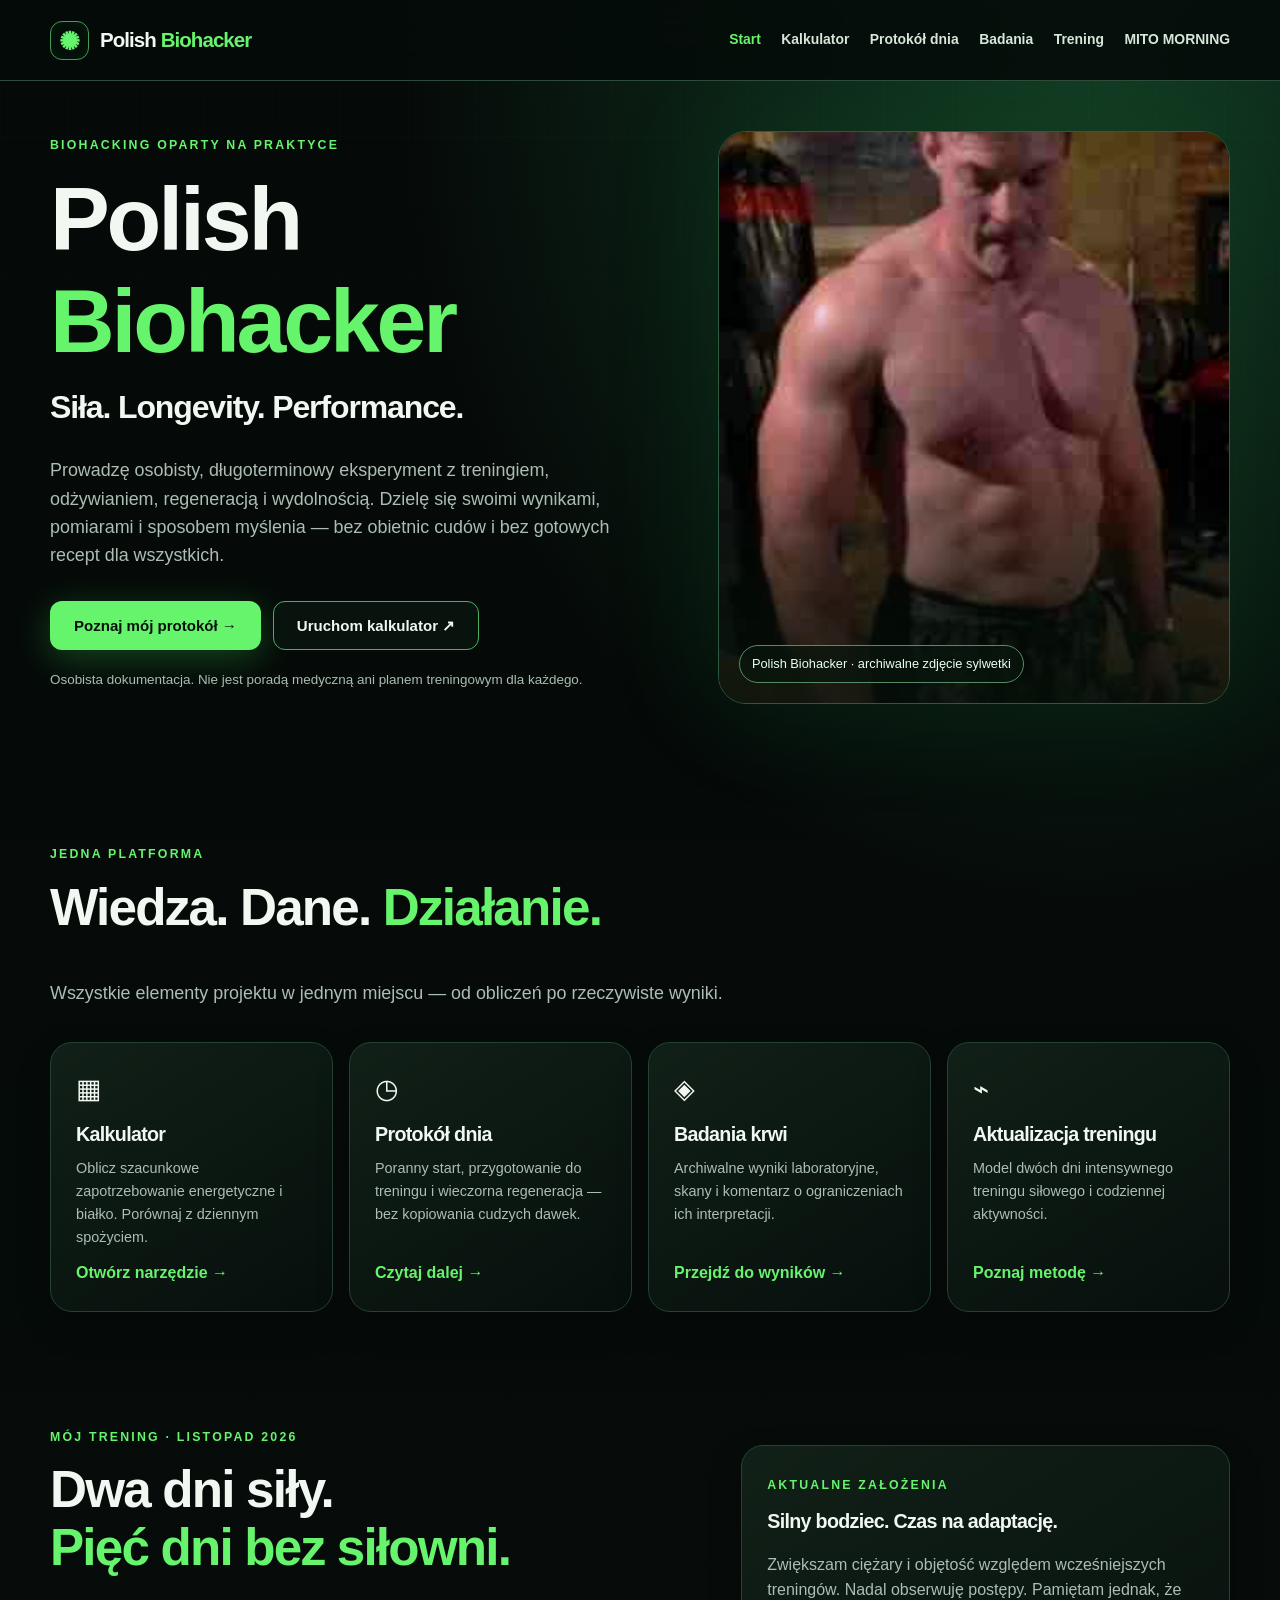
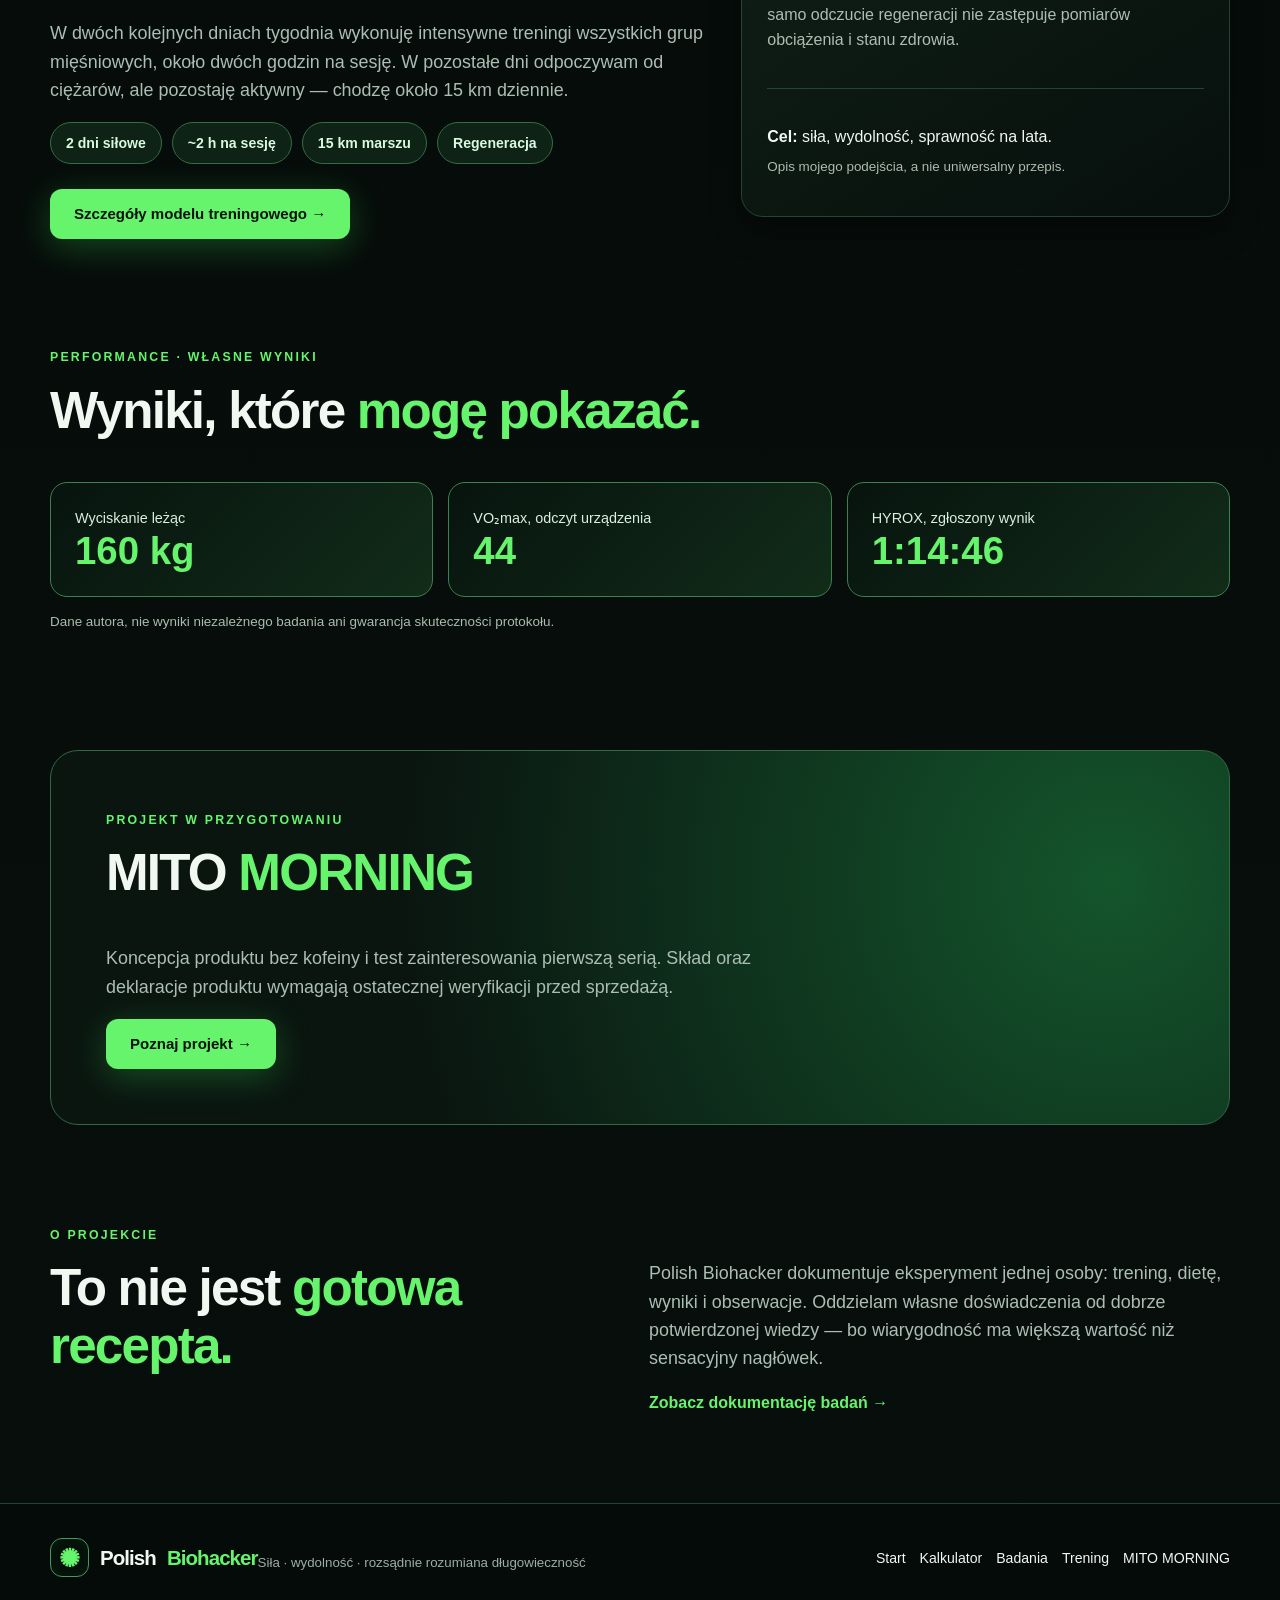
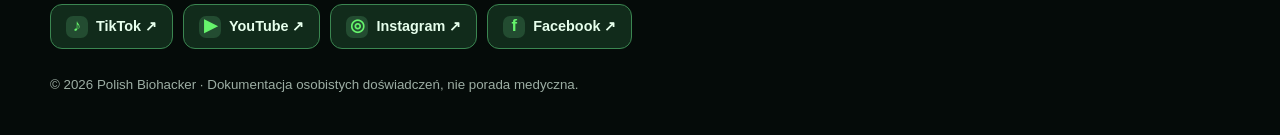
==== commit dcdeb70d: "Refresh footer social links and styles on index.html" ====
--- a/index.html
+++ b/index.html
@@ -7,7 +7,7 @@
 <meta name="theme-color" content="#060b09"><meta property="og:type" content="website">
 <meta property="og:title" content="Polish Biohacker — Siła. Longevity. Performance.">
 <meta property="og:description" content="Dane zamiast obietnic. Sprawdź kalkulator, trening i protokół dnia Polish Biohacker.">
-<link rel="stylesheet" href="assets/site.css">
+<link rel="stylesheet" href="assets/site.css?v=20261115-social">
 </head>
 <body>
 <header data-site-header></header>
@@ -75,6 +75,6 @@
 </div></section>
 </main>
 <footer data-site-footer></footer>
-<script src="assets/site.js" defer></script>
+<script src="assets/site.js?v=20261115-social" defer></script>
 </body>
 </html>
--- a/assets/site.css
+++ b/assets/site.css
@@ -1,3 +1,4 @@
+[hidden]{display:none!important}
 /* Polish Biohacker — unified visual system, 2026 */
 :root{color-scheme:dark;--bg:#060b09;--bg2:#091310;--panel:#0c1713;--line:#244235;--line2:#173328;--fg:#f1f8f2;--muted:#acbeb3;--green:#66f46c;--green2:#a1ff9a;--max:1180px;--radius:22px}
 *{box-sizing:border-box}html{scroll-behavior:smooth;scroll-padding-top:100px}body{margin:0;background:radial-gradient(ellipse 70% 35% at 85% 0%,#133e24 0%,transparent 78%),linear-gradient(180deg,#050908 0%,#070f0c 100%);color:var(--fg);font-family:Inter,ui-sans-serif,-apple-system,BlinkMacSystemFont,"Segoe UI",sans-serif;line-height:1.58}body:before{content:"";position:fixed;inset:0;z-index:-1;pointer-events:none;background-image:linear-gradient(#70ff9010 1px,transparent 1px),linear-gradient(90deg,#70ff9010 1px,transparent 1px);background-size:68px 68px;mask-image:linear-gradient(180deg,#0004,transparent 85%)}a{color:inherit;text-decoration:none}button,input,select{font:inherit}button{cursor:pointer}a:focus-visible,button:focus-visible,input:focus-visible,select:focus-visible{outline:2px solid var(--green);outline-offset:3px}img{max-width:100%;height:auto;display:block}h1,h2,h3,p{margin-top:0}h1,h2,h3{line-height:1.13;letter-spacing:-.035em}h1{font-size:clamp(3rem,7vw,6.5rem);font-weight:900}h2{font-size:clamp(2rem,4vw,3.35rem)}h3{font-size:1.23rem}.container{width:min(calc(100% - 40px),var(--max));margin-inline:auto}.section{padding:86px 0}.eyebrow{display:inline-block;color:var(--green);font-size:.77rem;font-weight:800;letter-spacing:.18em;text-transform:uppercase;margin-bottom:14px}.muted,.lead{color:var(--muted)}.lead{font-size:1.12rem;max-width:720px}.accent{color:var(--green)}.text-sm{font-size:.9rem}.topbar{position:sticky;top:0;z-index:50;background:#050b09e8;border-bottom:1px solid #2d4c3b;backdrop-filter:blur(18px)}.topbar .inner{min-height:80px;display:flex;align-items:center;justify-content:space-between;gap:22px}.brand{display:inline-flex;align-items:center;gap:11px;font-weight:900;white-space:nowrap;font-size:1.28rem;letter-spacing:-.045em}.brand-mark{display:inline-grid;place-items:center;border:1px solid #4a995a;border-radius:12px;width:39px;height:39px;color:var(--green);font-size:1.55rem;box-shadow:inset 0 0 18px #2bed4a18}.brand strong{color:var(--green)}.nav{display:flex;align-items:center;gap:clamp(10px,1.6vw,24px)}.nav a{font-size:.87rem;font-weight:700;color:#d6e7da;white-space:nowrap;padding:9px 0}.nav a:hover,.nav a.active{color:var(--green)}.menu-toggle{display:none;background:none;border:1px solid var(--line);color:var(--fg);border-radius:10px;padding:7px 12px}.btn{display:inline-flex;align-items:center;justify-content:center;gap:12px;border:1px solid transparent;border-radius:12px;font-weight:800;font-size:.94rem;min-height:48px;padding:12px 23px;transition:transform .2s ease,box-shadow .2s ease,background .2s ease}.btn:hover{transform:translateY(-2px)}.btn-primary{color:#061109;background:var(--green);box-shadow:0 8px 35px #41ed5b44}.btn-secondary{background:#08130e;color:var(--fg);border-color:#4aaf60}.btn-secondary:hover{background:#163c26}.btn-link{color:var(--green);padding:0;border:0;background:none;font-weight:800}.btn-row{display:flex;flex-wrap:wrap;gap:12px}.hero{min-height:660px;display:grid;grid-template-columns:1.1fr .9fr;align-items:center;gap:42px;padding-top:50px;padding-bottom:50px}.hero h1{margin:0 0 10px}.hero .subtitle{font-size:clamp(1.3rem,2.6vw,2rem);font-weight:800;letter-spacing:-.035em;margin-bottom:24px}.hero .lead{max-width:560px;margin-bottom:31px}.hero-art{position:relative;min-height:540px;align-self:stretch;display:flex;align-items:flex-end;justify-content:center;border-radius:28px;overflow:hidden;background:radial-gradient(circle at 40% 50%,#28673c,#09180f 64%,#050c08);border:1px solid #2e5840;box-shadow:0 0 120px #16863c22}.hero-art:before{content:"";position:absolute;inset:0;background:linear-gradient(90deg,#00180c10 0%,#00000005 60%),linear-gradient(0deg,#061109cc,transparent 40%);z-index:1;pointer-events:none}.hero-art img{width:100%;height:100%;position:absolute;inset:0;object-fit:cover;object-position:center 23%;filter:contrast(1.05) saturate(.84)}.hero-art .art-note{position:absolute;bottom:20px;left:20px;z-index:2;font-size:.8rem;border:1px solid #568c65;color:#e9fff0;background:#08140cbf;border-radius:999px;padding:8px 12px}.section-title{margin-bottom:35px}.cards{display:grid;grid-template-columns:repeat(4,minmax(0,1fr));gap:16px}.card,.glass{background:linear-gradient(148deg,#122219ef,#07100dee);border:1px solid var(--line);border-radius:var(--radius);padding:25px;box-shadow:0 15px 32px #0004}.card{display:flex;flex-direction:column;gap:12px;min-height:215px;transition:transform .2s ease,border-color .2s ease}.card:hover{transform:translateY(-5px);border-color:#55d77b}.card h3{margin:0}.card p{font-size:.9rem;color:var(--muted);margin:0;flex:1}.card a{color:var(--green);font-weight:800}.card .symbol{font-size:1.7rem}.stat-grid{display:grid;grid-template-columns:repeat(3,1fr);gap:15px}.stat{padding:24px;border:1px solid #3b8250;border-radius:17px;background:linear-gradient(135deg,#07140e,#122c19);display:flex;align-items:center;gap:20px}.stat b{font-size:clamp(1.6rem,3vw,2.7rem);color:var(--green);line-height:1.1}.stat span{display:block;color:#dbeee0;font-size:.9rem}.pill-row{display:flex;flex-wrap:wrap;gap:10px}.pill{background:#0e2216;border:1px solid #326e43;border-radius:999px;padding:9px 15px;font-weight:700;color:#d8fbe0;font-size:.88rem}.feature{display:grid;grid-template-columns:1.15fr .85fr;gap:30px;align-items:center}.feature img{border-radius:20px;border:1px solid var(--line)}.page-hero{padding:66px 0 35px}.page-hero h1{font-size:clamp(2.5rem,6vw,4.5rem);max-width:920px}.grid-2{display:grid;grid-template-columns:repeat(2,minmax(0,1fr));gap:18px}.grid-3{display:grid;grid-template-columns:repeat(3,minmax(0,1fr));gap:18px}.info-list{padding-left:20px;margin:10px 0 0;color:var(--muted)}.info-list li{margin-bottom:8px}.panel{background:linear-gradient(140deg,#0c1b14,#08110d);border:1px solid var(--line);border-radius:18px;padding:26px}.panel h3{margin-bottom:12px}.field-grid{display:grid;grid-template-columns:repeat(2,minmax(0,1fr));gap:16px}.field{display:flex;flex-direction:column;gap:6px;color:#d6e8db;font-size:.91rem;font-weight:700}.field input,.field select,.newsletter input{width:100%;min-width:0;min-height:45px;padding:10px 13px;border:1px solid #356446;background:#051009;color:#f4fff6;border-radius:10px;font-size:1rem}.field input:focus,.field select:focus{border-color:var(--green)}.field small{color:#92a69a;font-weight:400}.form-section{margin:0 0 18px}.calc-result{margin-top:18px;padding:22px;border-radius:14px;border:1px solid #4ac368;background:#0d2818}.calc-result[hidden]{display:none}.calc-result strong{color:var(--green)}.calc-result .result-number{font-size:clamp(1.9rem,5vw,3rem);font-weight:900;color:var(--green);line-height:1.1}.calc-result dl{display:grid;grid-template-columns:repeat(2,1fr);gap:13px;margin:17px 0}.calc-result dl div{padding:12px;background:#0a1a11;border-radius:10px}.calc-result dt{color:#9eb7a6;font-size:.85rem}.calc-result dd{margin:0;color:#fff;font-size:1.2rem;font-weight:800}.notice{border-left:3px solid #60e780;padding:11px 15px;background:#0c2615;color:#c3dcc9;font-size:.91rem;border-radius:0 9px 9px 0}.notice.warning{border-color:#f1bd63;background:#30230c;color:#f9dfb9}.table-wrap{overflow:auto;border:1px solid var(--line);border-radius:14px}table{border-collapse:collapse;width:100%;min-width:610px;font-size:.93rem}th,td{text-align:left;border-bottom:1px solid #254031;padding:12px 15px;vertical-align:top}th{background:#10221a;color:#deffe3;font-size:.86rem}td{color:#d1e1d5}tr:last-child td{border-bottom:0}.media-grid{display:grid;grid-template-columns:repeat(auto-fit,minmax(220px,1fr));gap:15px}.media-grid img{border-radius:13px;border:1px solid var(--line);width:100%;object-fit:cover}.newsletter{display:flex;flex-wrap:wrap;gap:12px;align-items:center}.newsletter input{flex:1;min-width:220px}.newsletter .btn{min-width:170px}.checkline{font-size:.83rem;display:flex;gap:9px;align-items:flex-start;color:var(--muted);margin:13px 0}.checkline input{margin-top:5px;accent-color:#67ef74}.status{font-size:.9rem;min-height:1.5em;margin-top:8px}.status.success{color:var(--green)}.status.error{color:#ffa78b}.footer{border-top:1px solid var(--line);background:#050b09;padding:34px 0 40px}.footer-inner{display:flex;justify-content:space-between;gap:25px;flex-wrap:wrap;align-items:center}.footer small{color:#9daea4}.footer nav{display:flex;flex-wrap:wrap;gap:14px;font-size:.88rem}.footer a:hover{color:var(--green)}.split-banner{background:radial-gradient(circle at 90% 35%,#14552c,#0a1510 65%);border:1px solid #336942;border-radius:28px;padding:clamp(24px,5vw,55px)}.divider{border:0;border-top:1px solid var(--line);margin:35px 0}.mini{font-size:.84rem;color:#aabdaf}.footer-note{font-size:.77rem;color:#879f8e}.inline-link{color:var(--green);text-decoration:underline;text-underline-offset:3px}.hidden{display:none!important}.anchor-offset{scroll-margin-top:90px}
@@ -5,3 +6,36 @@
 @media(max-width:760px){.topbar .inner{min-height:65px}.menu-toggle{display:block}.nav{display:none;position:absolute;top:64px;left:0;right:0;background:#050c09;padding:20px;border-bottom:1px solid var(--line);flex-direction:column;align-items:stretch;gap:3px}.nav.open{display:flex}.nav a{font-size:1rem;padding:10px 15px}.container{width:min(calc(100% - 28px),var(--max))}.section{padding:58px 0}.hero{grid-template-columns:1fr;padding-top:45px;gap:24px}.hero-art{min-height:420px;max-height:580px}.feature{grid-template-columns:1fr}.stat-grid,.grid-3{grid-template-columns:1fr}.grid-2{grid-template-columns:1fr}.page-hero{padding:48px 0 20px}}
 @media(max-width:490px){.cards,.field-grid{grid-template-columns:1fr}.card{min-height:170px}.hero-art{min-height:350px}.btn-row .btn{width:100%}.calc-result dl{grid-template-columns:1fr}.stat{padding:18px}.section-title{margin-bottom:23px}.brand{font-size:1.13rem}}
 @media(prefers-reduced-motion:reduce){html{scroll-behavior:auto}*,*:before,*:after{animation-duration:.01ms!important;transition-duration:.01ms!important}}
+
+
+/* Huawei Watch calculator: prominent input and instant-readable daily balance */
+.watch-head{margin-bottom:20px;padding:20px 22px;background:linear-gradient(130deg,#102f1d,#0a1710);border:1px solid #46995a;border-radius:18px}
+.watch-head h2{margin-bottom:8px}
+.watch-head p{margin-bottom:0}
+.watch-panel{margin-top:12px;margin-bottom:12px;background:linear-gradient(130deg,#12301e,#071810);border-color:#468a53}
+.watch-panel .field input:focus-visible,.watch-panel .field select:focus-visible{border-color:var(--green);box-shadow:0 0 0 2px #66f46c45}
+.energy-summary{display:grid;grid-template-columns:repeat(3,minmax(0,1fr));gap:11px;margin:21px 0 14px}
+.energy-stat{display:flex;flex-direction:column;gap:10px;padding:16px;background:#071c12;border:1px solid #2f7544;border-radius:14px;min-width:0}
+.energy-stat span{color:#a2bfae;font-size:.82rem;font-weight:700}
+.energy-stat strong{font-size:clamp(1.15rem,1.9vw,1.65rem);color:#f4fff5;line-height:1.25;overflow-wrap:anywhere}
+.energy-stat.energy-balance{background:linear-gradient(145deg,#113b21,#082216);border-color:#5bc96f}
+.energy-stat.energy-balance strong{color:var(--green)}
+#calcResults .result-number{margin-top:8px}
+@media(max-width:950px){.energy-summary{grid-template-columns:1fr}}
+@media(max-width:490px){.watch-head{padding:18px 16px}.watch-panel{padding:18px 15px}.energy-stat strong{font-size:1.5rem}}
+
+/* Energy calculation: active kcal + estimated resting BMR */
+.energy-breakdown{display:grid;grid-template-columns:repeat(2,minmax(0,1fr));gap:9px;margin:16px 0 10px}
+.energy-breakdown div{border:1px solid #3d8a55;background:#0d2517;border-radius:12px;padding:13px 14px;color:#c3dec9;font-size:.87rem}
+.energy-breakdown strong{display:block;color:var(--green);font-size:1.2rem;margin-top:3px}
+@media(max-width:580px){.energy-breakdown{grid-template-columns:1fr}}
+
+
+/* Polish Biohacker social media buttons in the shared footer */
+.footer-social{display:flex;flex-wrap:wrap;align-items:center;gap:10px;width:100%;margin-top:2px}
+.footer-social .social-btn{display:inline-flex;align-items:center;justify-content:center;gap:8px;padding:10px 15px;min-height:44px;border:1px solid #3b8651;border-radius:12px;background:#112b1b;color:#e7ffed;font-size:.9rem;font-weight:750;white-space:nowrap;transition:background .2s ease,border-color .2s ease,transform .2s ease}
+.footer-social .social-btn:hover{background:#1b4628;border-color:var(--green);color:#fff;transform:translateY(-2px)}
+.footer-social .social-btn:focus-visible{outline:2px solid var(--green);outline-offset:3px}
+.footer-social .social-symbol{display:inline-grid;place-items:center;width:22px;height:22px;background:#234c31;border-radius:7px;color:var(--green);font-size:1.05rem;font-weight:900;line-height:1}
+.footer-disclaimer{width:100%}
+@media(max-width:560px){.footer-social{display:grid;grid-template-columns:repeat(2,minmax(0,1fr));gap:9px}.footer-social .social-btn{white-space:normal;padding:10px 8px;font-size:.83rem;gap:5px}.footer-social .social-symbol{flex-shrink:0}}
